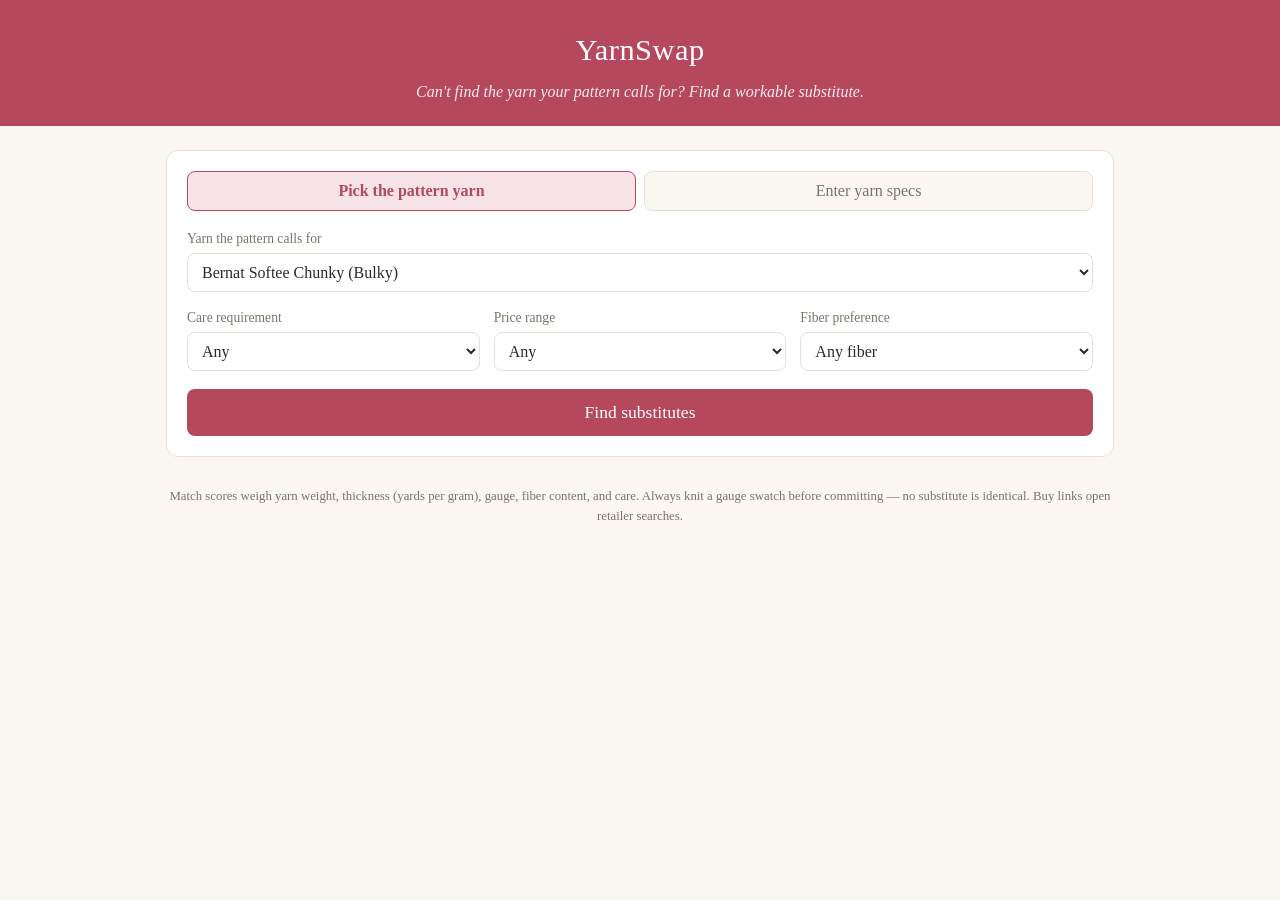
==== index.html @ 12baa04a "Initial commit: YarnSwap prototype — single-file yarn substitution matcher" ====
<!DOCTYPE html>
<html lang="en">
<head>
<meta charset="UTF-8">
<meta name="viewport" content="width=device-width, initial-scale=1.0">
<title>YarnSwap — Find a substitute yarn</title>
<style>
  :root {
    --bg: #faf7f2;
    --card: #ffffff;
    --ink: #2d2a26;
    --muted: #7a736a;
    --accent: #b5485d;
    --accent-soft: #f6e3e7;
    --good: #2e7d52;
    --ok: #b07d2b;
    --border: #e7e0d6;
    --radius: 12px;
  }
  * { box-sizing: border-box; }
  body {
    margin: 0;
    font-family: Georgia, 'Times New Roman', serif;
    background: var(--bg);
    color: var(--ink);
    line-height: 1.5;
  }
  header {
    background: var(--accent);
    color: #fff;
    padding: 28px 20px 22px;
    text-align: center;
  }
  header h1 { margin: 0; font-size: 1.9rem; font-weight: normal; letter-spacing: .5px; }
  header p { margin: 6px 0 0; opacity: .9; font-style: italic; }
  main { max-width: 980px; margin: 0 auto; padding: 24px 16px 60px; }

  .panel {
    background: var(--card);
    border: 1px solid var(--border);
    border-radius: var(--radius);
    padding: 20px;
    margin-bottom: 24px;
  }
  .tabs { display: flex; gap: 8px; margin-bottom: 18px; }
  .tabs button {
    flex: 1; padding: 10px; font-family: inherit; font-size: 1rem;
    border: 1px solid var(--border); background: var(--bg);
    border-radius: 8px; cursor: pointer; color: var(--muted);
  }
  .tabs button.active { background: var(--accent-soft); color: var(--accent); border-color: var(--accent); font-weight: bold; }

  label { display: block; font-size: .85rem; color: var(--muted); margin-bottom: 4px; }
  select, input[type=number], input[type=text] {
    width: 100%; padding: 9px 10px; font-family: inherit; font-size: 1rem;
    border: 1px solid var(--border); border-radius: 8px; background: #fff; color: var(--ink);
  }
  .grid { display: grid; gap: 14px; }
  .grid.cols3 { grid-template-columns: repeat(3, 1fr); }
  .grid.cols4 { grid-template-columns: repeat(4, 1fr); }
  @media (max-width: 700px) { .grid.cols3, .grid.cols4 { grid-template-columns: 1fr 1fr; } }

  .check { display: flex; align-items: center; gap: 8px; font-size: .95rem; color: var(--ink); margin-top: 22px; }
  .check input { width: auto; }

  .findbtn {
    margin-top: 18px; width: 100%; padding: 13px; font-family: inherit; font-size: 1.1rem;
    background: var(--accent); color: #fff; border: none; border-radius: 8px; cursor: pointer;
  }
  .findbtn:hover { filter: brightness(1.08); }

  .results-head { display: flex; justify-content: space-between; align-items: baseline; flex-wrap: wrap; gap: 8px; }
  .results-head h2 { font-weight: normal; font-size: 1.3rem; margin: 0 0 12px; }
  .results-head .basis { font-size: .85rem; color: var(--muted); font-style: italic; }

  .card {
    background: var(--card); border: 1px solid var(--border); border-radius: var(--radius);
    padding: 16px 18px; margin-bottom: 14px;
    display: grid; grid-template-columns: 70px 1fr auto; gap: 16px; align-items: start;
  }
  @media (max-width: 700px) { .card { grid-template-columns: 60px 1fr; } .buylinks { grid-column: 1 / -1; } }
  .score {
    width: 60px; height: 60px; border-radius: 50%; display: flex; align-items: center; justify-content: center;
    font-size: 1.05rem; font-weight: bold; color: #fff;
  }
  .score.great { background: var(--good); }
  .score.good { background: var(--ok); }
  .card h3 { margin: 0 0 2px; font-size: 1.15rem; font-weight: bold; }
  .card .brand { color: var(--muted); font-size: .9rem; }
  .specs { margin: 8px 0 0; font-size: .88rem; color: var(--ink); }
  .specs span { display: inline-block; background: var(--bg); border: 1px solid var(--border); border-radius: 6px; padding: 2px 8px; margin: 2px 4px 2px 0; }
  .why { margin-top: 8px; font-size: .85rem; color: var(--muted); font-style: italic; }
  .buylinks { display: flex; flex-direction: column; gap: 6px; min-width: 130px; }
  .buylinks a {
    font-size: .85rem; text-decoration: none; color: var(--accent);
    border: 1px solid var(--accent); border-radius: 6px; padding: 5px 10px; text-align: center;
  }
  .buylinks a:hover { background: var(--accent-soft); }
  .empty { text-align: center; color: var(--muted); font-style: italic; padding: 30px 0; }
  .note { font-size: .8rem; color: var(--muted); margin-top: 30px; text-align: center; }
</style>
</head>
<body>
<header>
  <h1>YarnSwap</h1>
  <p>Can't find the yarn your pattern calls for? Find a workable substitute.</p>
</header>
<main>
  <div class="panel">
    <div class="tabs">
      <button id="tabPick" class="active" onclick="setTab('pick')">Pick the pattern yarn</button>
      <button id="tabSpecs" onclick="setTab('specs')">Enter yarn specs</button>
    </div>

    <div id="modePick">
      <label for="yarnSelect">Yarn the pattern calls for</label>
      <select id="yarnSelect"></select>
    </div>

    <div id="modeSpecs" style="display:none">
      <div class="grid cols4">
        <div>
          <label for="sWeight">Yarn weight</label>
          <select id="sWeight"></select>
        </div>
        <div>
          <label for="sYds">Yards per ball</label>
          <input type="number" id="sYds" value="220" min="1">
        </div>
        <div>
          <label for="sGrams">Grams per ball</label>
          <input type="number" id="sGrams" value="100" min="1">
        </div>
        <div>
          <label for="sGauge">Gauge (sts / 4 in, optional)</label>
          <input type="number" id="sGauge" placeholder="e.g. 20" min="4" max="50">
        </div>
      </div>
      <div class="grid cols3" style="margin-top:14px">
        <div>
          <label for="sFiber">Main fiber</label>
          <select id="sFiber"></select>
        </div>
        <div>
          <label for="sFiberPct">Main fiber %</label>
          <input type="number" id="sFiberPct" value="100" min="1" max="100">
        </div>
        <div class="check" style="margin-top:22px">
          <input type="checkbox" id="sWash"> <label for="sWash" style="margin:0;color:var(--ink)">Machine washable</label>
        </div>
      </div>
    </div>

    <div class="grid cols3" style="margin-top:16px">
      <div>
        <label for="fWash">Care requirement</label>
        <select id="fWash">
          <option value="any">Any</option>
          <option value="machine">Machine washable only</option>
        </select>
      </div>
      <div>
        <label for="fPrice">Price range</label>
        <select id="fPrice">
          <option value="any">Any</option>
          <option value="1">Budget</option>
          <option value="2">Budget–mid</option>
          <option value="3">Any incl. premium</option>
        </select>
      </div>
      <div>
        <label for="fFam">Fiber preference</label>
        <select id="fFam">
          <option value="any">Any fiber</option>
          <option value="animal">Animal (wool, alpaca…)</option>
          <option value="plant">Plant (cotton, linen…)</option>
          <option value="synthetic">Synthetic (acrylic…)</option>
        </select>
      </div>
    </div>

    <button class="findbtn" onclick="findSubs()">Find substitutes</button>
  </div>

  <div id="results"></div>

  <p class="note">Match scores weigh yarn weight, thickness (yards per gram), gauge, fiber content, and care.
  Always knit a gauge swatch before committing — no substitute is identical. Buy links open retailer searches.</p>
</main>

<script>
// ---------- Yarn database (starter set — specs approximate, per ball) ----------
// w: weight, f: fiber %s, yds/g: per ball, ga: typical sts per 4in, mw: machine washable, p: price tier 1-3
const WEIGHTS = ["Lace","Fingering","Sport","DK","Worsted","Aran","Bulky","Super Bulky"];
const FIBERS = ["wool","merino","alpaca","mohair","silk","cotton","linen","bamboo","acrylic","nylon","polyester"];
const FAMILY = { wool:"animal", merino:"animal", alpaca:"animal", mohair:"animal", silk:"animal",
                 cotton:"plant", linen:"plant", bamboo:"plant",
                 acrylic:"synthetic", nylon:"synthetic", polyester:"synthetic" };

const YARNS = [
 {b:"Cascade", n:"220", w:"Worsted", f:{wool:100}, yds:220, g:100, ga:20, mw:false, p:2},
 {b:"Cascade", n:"220 Superwash", w:"Worsted", f:{wool:100}, yds:220, g:100, ga:20, mw:true, p:2},
 {b:"Patons", n:"Classic Wool Worsted", w:"Worsted", f:{wool:100}, yds:194, g:100, ga:20, mw:false, p:1},
 {b:"Knit Picks", n:"Wool of the Andes", w:"Worsted", f:{wool:100}, yds:110, g:50, ga:19, mw:false, p:1},
 {b:"Malabrigo", n:"Rios", w:"Worsted", f:{merino:100}, yds:210, g:100, ga:18, mw:true, p:3},
 {b:"Lion Brand", n:"Wool-Ease", w:"Worsted", f:{acrylic:80, wool:20}, yds:197, g:85, ga:18, mw:true, p:1},
 {b:"Plymouth", n:"Encore Worsted", w:"Worsted", f:{acrylic:75, wool:25}, yds:200, g:100, ga:18, mw:true, p:2},
 {b:"Berroco", n:"Vintage", w:"Worsted", f:{acrylic:52, wool:40, nylon:8}, yds:218, g:100, ga:19, mw:true, p:2},
 {b:"Red Heart", n:"Super Saver", w:"Worsted", f:{acrylic:100}, yds:364, g:198, ga:17, mw:true, p:1},
 {b:"Caron", n:"Simply Soft", w:"Worsted", f:{acrylic:100}, yds:315, g:170, ga:18, mw:true, p:1},
 {b:"Knit Picks", n:"Brava Worsted", w:"Worsted", f:{acrylic:100}, yds:218, g:100, ga:18, mw:true, p:1},
 {b:"Berroco", n:"Ultra Alpaca", w:"Worsted", f:{alpaca:50, wool:50}, yds:215, g:100, ga:20, mw:false, p:2},
 {b:"Lily", n:"Sugar'n Cream", w:"Worsted", f:{cotton:100}, yds:120, g:71, ga:18, mw:true, p:1},
 {b:"Cascade", n:"Ultra Pima", w:"DK", f:{cotton:100}, yds:220, g:100, ga:22, mw:true, p:2},
 {b:"Stylecraft", n:"Special DK", w:"DK", f:{acrylic:100}, yds:322, g:100, ga:22, mw:true, p:1},
 {b:"Paintbox", n:"Simply DK", w:"DK", f:{acrylic:100}, yds:302, g:100, ga:22, mw:true, p:1},
 {b:"Drops", n:"Karisma", w:"DK", f:{wool:100}, yds:109, g:50, ga:21, mw:true, p:1},
 {b:"Drops", n:"Merino Extra Fine", w:"DK", f:{merino:100}, yds:114, g:50, ga:21, mw:true, p:1},
 {b:"Sirdar", n:"Snuggly DK", w:"DK", f:{acrylic:55, nylon:45}, yds:179, g:50, ga:22, mw:true, p:1},
 {b:"Rowan", n:"Felted Tweed", w:"DK", f:{wool:50, alpaca:25, polyester:25}, yds:191, g:50, ga:23, mw:false, p:3},
 {b:"Knit Picks", n:"Swish DK", w:"DK", f:{merino:100}, yds:123, g:50, ga:22, mw:true, p:2},
 {b:"Scheepjes", n:"Catona", w:"Sport", f:{cotton:100}, yds:136, g:50, ga:24, mw:true, p:1},
 {b:"Drops", n:"Alpaca", w:"Sport", f:{alpaca:100}, yds:182, g:50, ga:24, mw:false, p:1},
 {b:"Knit Picks", n:"Palette", w:"Fingering", f:{wool:100}, yds:231, g:50, ga:28, mw:false, p:1},
 {b:"Drops", n:"Fabel", w:"Fingering", f:{wool:75, nylon:25}, yds:224, g:50, ga:26, mw:true, p:1},
 {b:"Malabrigo", n:"Sock", w:"Fingering", f:{merino:100}, yds:440, g:100, ga:28, mw:true, p:3},
 {b:"Lion Brand", n:"Sock-Ease", w:"Fingering", f:{wool:75, nylon:25}, yds:438, g:100, ga:28, mw:true, p:1},
 {b:"Cascade", n:"Heritage", w:"Fingering", f:{merino:75, nylon:25}, yds:437, g:100, ga:28, mw:true, p:2},
 {b:"Rowan", n:"Kidsilk Haze", w:"Lace", f:{mohair:70, silk:30}, yds:229, g:25, ga:25, mw:false, p:3},
 {b:"Drops", n:"Kid-Silk", w:"Lace", f:{mohair:75, silk:25}, yds:230, g:25, ga:24, mw:false, p:2},
 {b:"Lion Brand", n:"Wool-Ease Thick & Quick", w:"Super Bulky", f:{acrylic:80, wool:20}, yds:106, g:170, ga:9, mw:true, p:1},
 {b:"Cascade", n:"Magnum", w:"Super Bulky", f:{wool:100}, yds:123, g:250, ga:8, mw:false, p:2},
 {b:"Bernat", n:"Softee Chunky", w:"Bulky", f:{acrylic:100}, yds:108, g:100, ga:13, mw:true, p:1},
 {b:"Drops", n:"Andes", w:"Bulky", f:{wool:65, alpaca:35}, yds:104, g:100, ga:13, mw:false, p:1},
 {b:"Lion Brand", n:"Hue + Me", w:"Bulky", f:{acrylic:80, wool:20}, yds:137, g:125, ga:12, mw:true, p:1},
 {b:"Drops", n:"Paris", w:"Aran", f:{cotton:100}, yds:82, g:50, ga:17, mw:true, p:1},
 {b:"Drops", n:"Nepal", w:"Aran", f:{wool:65, alpaca:35}, yds:82, g:50, ga:17, mw:false, p:1},
 {b:"Lion Brand", n:"Heartland", w:"Aran", f:{acrylic:100}, yds:251, g:142, ga:16, mw:true, p:1},
];

// ---------- helpers ----------
const ypg = y => y.yds / y.g;
const famPct = f => {
  const out = {animal:0, plant:0, synthetic:0};
  for (const [fib, pct] of Object.entries(f)) out[FAMILY[fib]] += pct;
  return out;
};
const fiberLabel = f => Object.entries(f).sort((a,b)=>b[1]-a[1])
  .map(([fib,pct]) => `${pct}% ${fib}`).join(", ");

// ---------- scoring ----------
function score(target, cand) {
  const wi = WEIGHTS.indexOf(target.w), wj = WEIGHTS.indexOf(cand.w);
  const wDiff = Math.abs(wi - wj);
  if (wDiff > 1) return null;                       // too far apart in weight
  let pts = wDiff === 0 ? 35 : 17;

  // thickness: yards per gram
  const a = ypg(target), b = ypg(cand);
  const diff = Math.abs(a - b) / a;
  pts += Math.max(0, 25 * (1 - diff * 3));

  // gauge
  if (target.ga && cand.ga) pts += Math.max(0, 15 - 3 * Math.abs(target.ga - cand.ga));
  else pts += 8; // unknown gauge: neutral credit

  // fiber: 60% exact-fiber overlap + 40% family overlap
  let exact = 0;
  for (const fib of FIBERS) exact += Math.min(target.f[fib]||0, cand.f[fib]||0);
  // treat wool & merino as near-equivalent for "exact"
  const tw = (target.f.wool||0)+(target.f.merino||0), cw = (cand.f.wool||0)+(cand.f.merino||0);
  exact = Math.max(exact, Math.min(tw,cw) + exact - Math.min(target.f.wool||0,cand.f.wool||0) - Math.min(target.f.merino||0,cand.f.merino||0));
  const tf = famPct(target.f), cf = famPct(cand.f);
  let fam = 0;
  for (const k of ["animal","plant","synthetic"]) fam += Math.min(tf[k], cf[k]);
  pts += (0.6 * exact + 0.4 * fam) * 0.20;

  // care: only penalize losing machine-washability
  pts += (target.mw && !cand.mw) ? 0 : 5;

  return Math.round(pts);
}

function whyText(target, cand) {
  const bits = [];
  bits.push(target.w === cand.w ? "same weight class" : "adjacent weight class — swatch carefully");
  const d = Math.round(100 * Math.abs(ypg(target)-ypg(cand)) / ypg(target));
  bits.push(d <= 5 ? "nearly identical thickness" : `${d}% thickness difference`);
  const tf = famPct(target.f), cf = famPct(cand.f);
  const sameFam = ["animal","plant","synthetic"].reduce((s,k)=>s+Math.min(tf[k],cf[k]),0);
  bits.push(sameFam >= 75 ? "similar fiber character" : "different fiber character — drape will change");
  if (target.mw && !cand.mw) bits.push("NOT machine washable");
  return bits.join(" · ");
}

// ---------- buy links ----------
function buyLinks(y) {
  const q = encodeURIComponent(`${y.b} ${y.n}`);
  return `
    <a target="_blank" rel="noopener" href="https://www.lovecrafts.com/en-us/search?term=${q}">LoveCrafts</a>
    <a target="_blank" rel="noopener" href="https://hobbii.com/catalogsearch/result/?q=${q}">Hobbii</a>
    <a target="_blank" rel="noopener" href="https://www.amazon.com/s?k=${q}+yarn">Amazon</a>`;
}

// ---------- UI ----------
let tab = "pick";
function setTab(t) {
  tab = t;
  document.getElementById("tabPick").classList.toggle("active", t === "pick");
  document.getElementById("tabSpecs").classList.toggle("active", t === "specs");
  document.getElementById("modePick").style.display = t === "pick" ? "" : "none";
  document.getElementById("modeSpecs").style.display = t === "specs" ? "" : "none";
}

function getTarget() {
  if (tab === "pick") return YARNS[+document.getElementById("yarnSelect").value];
  const fib = document.getElementById("sFiber").value;
  const pct = Math.min(100, Math.max(1, +document.getElementById("sFiberPct").value || 100));
  const f = {[fib]: pct};
  if (pct < 100) f[FAMILY[fib] === "synthetic" ? "wool" : "acrylic"] = 100 - pct; // rough assumption for remainder
  return {
    b:"(custom)", n:"pattern yarn",
    w: document.getElementById("sWeight").value,
    f, yds:+document.getElementById("sYds").value || 220,
    g:+document.getElementById("sGrams").value || 100,
    ga:+document.getElementById("sGauge").value || null,
    mw: document.getElementById("sWash").checked,
  };
}

function findSubs() {
  const target = getTarget();
  const wash = document.getElementById("fWash").value;
  const price = document.getElementById("fPrice").value;
  const fam = document.getElementById("fFam").value;

  const rows = YARNS
    .filter(y => !(tab === "pick" && y === target))
    .filter(y => wash !== "machine" || y.mw)
    .filter(y => price === "any" || y.p <= +price)
    .filter(y => fam === "any" || famPct(y.f)[fam] >= 50)
    .map(y => ({y, s: score(target, y)}))
    .filter(r => r.s !== null && r.s >= 55)
    .sort((a,b) => b.s - a.s)
    .slice(0, 10);

  const el = document.getElementById("results");
  const basis = `${target.b} ${target.n} — ${target.w}, ${fiberLabel(target.f)}, ${target.yds} yds / ${target.g} g`;
  if (!rows.length) {
    el.innerHTML = `<div class="panel empty">No good matches with these filters. Try loosening the filters.</div>`;
    return;
  }
  el.innerHTML = `
    <div class="results-head">
      <h2>${rows.length} substitute${rows.length>1?"s":""} found</h2>
      <span class="basis">for ${basis}</span>
    </div>` +
    rows.map(({y, s}) => `
      <div class="card">
        <div class="score ${s >= 80 ? "great" : "good"}">${Math.min(s,99)}%</div>
        <div>
          <h3>${y.b} ${y.n}</h3>
          <div class="brand">${s >= 80 ? "Excellent match" : "Good match"}</div>
          <div class="specs">
            <span>${y.w}</span><span>${fiberLabel(y.f)}</span>
            <span>${y.yds} yds / ${y.g} g</span><span>${y.ga} sts / 4 in</span>
            <span>${y.mw ? "machine wash" : "hand wash"}</span>
            <span>${"$".repeat(y.p)}</span>
          </div>
          <div class="why">${whyText(target, y)}</div>
        </div>
        <div class="buylinks">${buyLinks(y)}</div>
      </div>`).join("");
}

// ---------- init ----------
(function init() {
  const sel = document.getElementById("yarnSelect");
  YARNS.map((y, i) => ({i, label:`${y.b} ${y.n} (${y.w})`}))
       .sort((a,b) => a.label.localeCompare(b.label))
       .forEach(({i, label}) => sel.add(new Option(label, i)));
  const sw = document.getElementById("sWeight");
  WEIGHTS.forEach(w => sw.add(new Option(w, w)));
  sw.value = "Worsted";
  const sf = document.getElementById("sFiber");
  FIBERS.forEach(f => sf.add(new Option(f, f)));
  sf.value = "wool";
})();
</script>
</body>
</html>
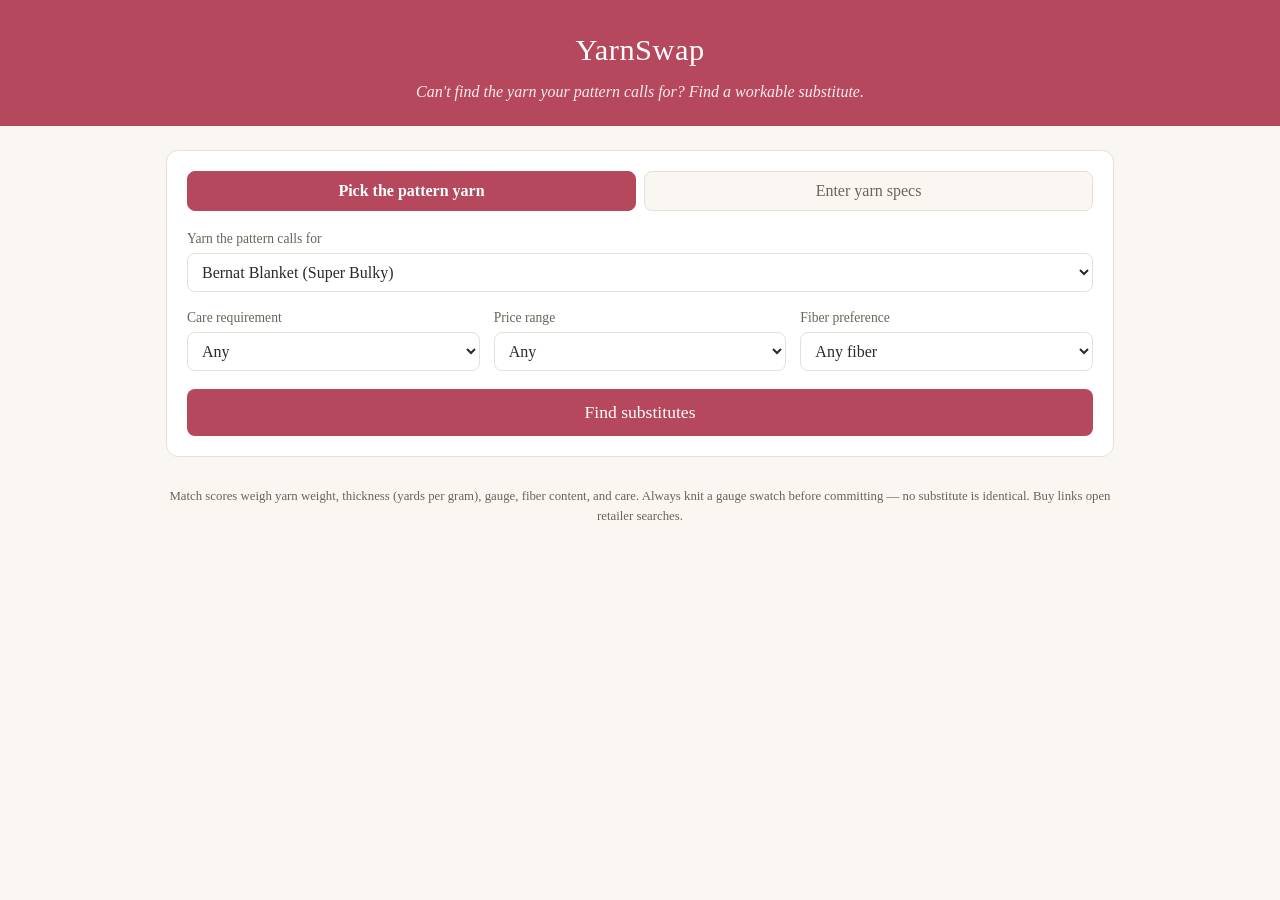
==== commit 106b92fe: "feat: expand yarn database to 45 and rework comparison UI Adds audit notes and tracker docs under do" ====
--- a/index.html
+++ b/index.html
@@ -9,11 +9,11 @@
     --bg: #faf7f2;
     --card: #ffffff;
     --ink: #2d2a26;
-    --muted: #7a736a;
+    --muted: #6a6359;
     --accent: #b5485d;
     --accent-soft: #f6e3e7;
     --good: #2e7d52;
-    --ok: #b07d2b;
+    --ok: #8a6120;
     --border: #e7e0d6;
     --radius: 12px;
   }
@@ -48,7 +48,7 @@
     border: 1px solid var(--border); background: var(--bg);
     border-radius: 8px; cursor: pointer; color: var(--muted);
   }
-  .tabs button.active { background: var(--accent-soft); color: var(--accent); border-color: var(--accent); font-weight: bold; }
+  .tabs button.active { background: var(--accent); color: #fff; border-color: var(--accent); font-weight: bold; }
 
   label { display: block; font-size: .85rem; color: var(--muted); margin-bottom: 4px; }
   select, input[type=number], input[type=text] {
@@ -72,6 +72,7 @@
   .results-head { display: flex; justify-content: space-between; align-items: baseline; flex-wrap: wrap; gap: 8px; }
   .results-head h2 { font-weight: normal; font-size: 1.3rem; margin: 0 0 12px; }
   .results-head .basis { font-size: .85rem; color: var(--muted); font-style: italic; }
+  .results-meta { font-size: .8rem; color: var(--muted); margin: -4px 0 14px; }
 
   .card {
     background: var(--card); border: 1px solid var(--border); border-radius: var(--radius);
@@ -97,6 +98,11 @@
   }
   .buylinks a:hover { background: var(--accent-soft); }
   .empty { text-align: center; color: var(--muted); font-style: italic; padding: 30px 0; }
+  .errs { border-color: var(--accent); }
+  .errs h2 { font-size: 1.05rem; font-weight: bold; margin: 0 0 8px; color: var(--accent); }
+  .errs ul { margin: 0; padding-left: 20px; font-size: .9rem; }
+  .errs li { margin: 2px 0; }
+  input.invalid { border-color: var(--accent); background: var(--accent-soft); }
   .note { font-size: .8rem; color: var(--muted); margin-top: 30px; text-align: center; }
 </style>
 </head>
@@ -108,8 +114,8 @@
 <main>
   <div class="panel">
     <div class="tabs">
-      <button id="tabPick" class="active" onclick="setTab('pick')">Pick the pattern yarn</button>
-      <button id="tabSpecs" onclick="setTab('specs')">Enter yarn specs</button>
+      <button id="tabPick" class="active">Pick the pattern yarn</button>
+      <button id="tabSpecs">Enter yarn specs</button>
     </div>
 
     <div id="modePick">
@@ -136,7 +142,7 @@
           <input type="number" id="sGauge" placeholder="e.g. 20" min="4" max="50">
         </div>
       </div>
-      <div class="grid cols3" style="margin-top:14px">
+      <div class="grid cols4" style="margin-top:14px">
         <div>
           <label for="sFiber">Main fiber</label>
           <select id="sFiber"></select>
@@ -144,6 +150,10 @@
         <div>
           <label for="sFiberPct">Main fiber %</label>
           <input type="number" id="sFiberPct" value="100" min="1" max="100">
+        </div>
+        <div>
+          <label for="sFiber2">Secondary fiber (if blend)</label>
+          <select id="sFiber2"></select>
         </div>
         <div class="check" style="margin-top:22px">
           <input type="checkbox" id="sWash"> <label for="sWash" style="margin:0;color:var(--ink)">Machine washable</label>
@@ -179,10 +189,10 @@
       </div>
     </div>
 
-    <button class="findbtn" onclick="findSubs()">Find substitutes</button>
+    <button id="findBtn" class="findbtn">Find substitutes</button>
   </div>
 
-  <div id="results"></div>
+  <div id="results" aria-live="polite"></div>
 
   <p class="note">Match scores weigh yarn weight, thickness (yards per gram), gauge, fiber content, and care.
   Always knit a gauge swatch before committing — no substitute is identical. Buy links open retailer searches.</p>
@@ -192,8 +202,8 @@
 // ---------- Yarn database (starter set — specs approximate, per ball) ----------
 // w: weight, f: fiber %s, yds/g: per ball, ga: typical sts per 4in, mw: machine washable, p: price tier 1-3
 const WEIGHTS = ["Lace","Fingering","Sport","DK","Worsted","Aran","Bulky","Super Bulky"];
-const FIBERS = ["wool","merino","alpaca","mohair","silk","cotton","linen","bamboo","acrylic","nylon","polyester"];
-const FAMILY = { wool:"animal", merino:"animal", alpaca:"animal", mohair:"animal", silk:"animal",
+const FIBERS = ["wool","merino","alpaca","mohair","silk","cashmere","cotton","linen","bamboo","acrylic","nylon","polyester"];
+const FAMILY = { wool:"animal", merino:"animal", alpaca:"animal", mohair:"animal", silk:"animal", cashmere:"animal",
                  cotton:"plant", linen:"plant", bamboo:"plant",
                  acrylic:"synthetic", nylon:"synthetic", polyester:"synthetic" };
 
@@ -221,6 +231,9 @@
  {b:"Knit Picks", n:"Swish DK", w:"DK", f:{merino:100}, yds:123, g:50, ga:22, mw:true, p:2},
  {b:"Scheepjes", n:"Catona", w:"Sport", f:{cotton:100}, yds:136, g:50, ga:24, mw:true, p:1},
  {b:"Drops", n:"Alpaca", w:"Sport", f:{alpaca:100}, yds:182, g:50, ga:24, mw:false, p:1},
+ {b:"Cascade", n:"220 Sport", w:"Sport", f:{wool:100}, yds:164, g:50, ga:24, mw:false, p:2},
+ {b:"Knit Picks", n:"Brava Sport", w:"Sport", f:{acrylic:100}, yds:340, g:100, ga:24, mw:true, p:1},
+ {b:"Debbie Bliss", n:"Baby Cashmerino", w:"Sport", f:{merino:55, acrylic:33, cashmere:12}, yds:137, g:50, ga:25, mw:true, p:2},
  {b:"Knit Picks", n:"Palette", w:"Fingering", f:{wool:100}, yds:231, g:50, ga:28, mw:false, p:1},
  {b:"Drops", n:"Fabel", w:"Fingering", f:{wool:75, nylon:25}, yds:224, g:50, ga:26, mw:true, p:1},
  {b:"Malabrigo", n:"Sock", w:"Fingering", f:{merino:100}, yds:440, g:100, ga:28, mw:true, p:3},
@@ -228,8 +241,12 @@
  {b:"Cascade", n:"Heritage", w:"Fingering", f:{merino:75, nylon:25}, yds:437, g:100, ga:28, mw:true, p:2},
  {b:"Rowan", n:"Kidsilk Haze", w:"Lace", f:{mohair:70, silk:30}, yds:229, g:25, ga:25, mw:false, p:3},
  {b:"Drops", n:"Kid-Silk", w:"Lace", f:{mohair:75, silk:25}, yds:230, g:25, ga:24, mw:false, p:2},
+ {b:"Malabrigo", n:"Lace", w:"Lace", f:{merino:100}, yds:470, g:50, ga:32, mw:false, p:3},
+ {b:"Knit Picks", n:"Shadow", w:"Lace", f:{merino:100}, yds:440, g:50, ga:30, mw:false, p:1},
  {b:"Lion Brand", n:"Wool-Ease Thick & Quick", w:"Super Bulky", f:{acrylic:80, wool:20}, yds:106, g:170, ga:9, mw:true, p:1},
  {b:"Cascade", n:"Magnum", w:"Super Bulky", f:{wool:100}, yds:123, g:250, ga:8, mw:false, p:2},
+ {b:"Malabrigo", n:"Rasta", w:"Super Bulky", f:{merino:100}, yds:90, g:150, ga:8, mw:false, p:3},
+ {b:"Bernat", n:"Blanket", w:"Super Bulky", f:{polyester:100}, yds:220, g:300, ga:8, mw:true, p:1},
  {b:"Bernat", n:"Softee Chunky", w:"Bulky", f:{acrylic:100}, yds:108, g:100, ga:13, mw:true, p:1},
  {b:"Drops", n:"Andes", w:"Bulky", f:{wool:65, alpaca:35}, yds:104, g:100, ga:13, mw:false, p:1},
  {b:"Lion Brand", n:"Hue + Me", w:"Bulky", f:{acrylic:80, wool:20}, yds:137, g:125, ga:12, mw:true, p:1},
@@ -239,6 +256,11 @@
 ];
 
 // ---------- helpers ----------
+// escape any string before it goes into innerHTML. all current data is static,
+// but routing interpolation through this keeps the app safe once free-text
+// fields (e.g. a custom yarn name) are added.
+const escapeHtml = s => String(s).replace(/[&<>"']/g, c =>
+  ({ "&": "&amp;", "<": "&lt;", ">": "&gt;", '"': "&quot;", "'": "&#39;" }[c]));
 const ypg = y => y.yds / y.g;
 const famPct = f => {
   const out = {animal:0, plant:0, synthetic:0};
@@ -249,34 +271,60 @@
   .map(([fib,pct]) => `${pct}% ${fib}`).join(", ");
 
 // ---------- scoring ----------
-function score(target, cand) {
-  const wi = WEIGHTS.indexOf(target.w), wj = WEIGHTS.indexOf(cand.w);
-  const wDiff = Math.abs(wi - wj);
-  if (wDiff > 1) return null;                       // too far apart in weight
-  let pts = wDiff === 0 ? 35 : 17;
-
-  // thickness: yards per gram
+// term weights: full-match points per term (weight + thickness + fiber + gauge + care = 100)
+const PTS = {
+  weight: 35,         // same weight class
+  weightAdjacent: 17, // one class away
+  thickness: 25,      // yards-per-gram closeness
+  fiber: 20,          // fiber content overlap
+  gauge: 15,          // stitch-gauge closeness
+  gaugeUnknown: 8,    // neutral credit when the target's gauge isn't known
+  care: 5,            // not losing machine-washability
+};
+const THICKNESS_SLOPE = 3;     // thickness term reaches 0 at a 33% relative difference
+const GAUGE_SLOPE = 3;         // points lost per stitch (per 4 in) of gauge difference
+const FIBER_EXACT_SHARE = 0.6; // exact-fiber vs fiber-family mix in the fiber term
+const MIN_SCORE = 55;          // candidates scoring below this are hidden
+const MAX_RESULTS = 10;        // show at most this many matches
+
+// relative thickness difference, symmetric: measured against the mean of the
+// two values so A-vs-B always equals B-vs-A
+function thicknessDiff(target, cand) {
   const a = ypg(target), b = ypg(cand);
-  const diff = Math.abs(a - b) / a;
-  pts += Math.max(0, 25 * (1 - diff * 3));
-
-  // gauge
-  if (target.ga && cand.ga) pts += Math.max(0, 15 - 3 * Math.abs(target.ga - cand.ga));
-  else pts += 8; // unknown gauge: neutral credit
-
-  // fiber: 60% exact-fiber overlap + 40% family overlap
+  return Math.abs(a - b) / ((a + b) / 2);
+}
+
+// 0-100 fiber similarity: blend of exact-fiber overlap and family overlap.
+// used by both score() and whyText() so the rationale matches the number.
+function fiberSimilarity(target, cand) {
   let exact = 0;
   for (const fib of FIBERS) exact += Math.min(target.f[fib]||0, cand.f[fib]||0);
-  // treat wool & merino as near-equivalent for "exact"
+  // treat wool & merino as near-equivalent for the exact-overlap part
   const tw = (target.f.wool||0)+(target.f.merino||0), cw = (cand.f.wool||0)+(cand.f.merino||0);
-  exact = Math.max(exact, Math.min(tw,cw) + exact - Math.min(target.f.wool||0,cand.f.wool||0) - Math.min(target.f.merino||0,cand.f.merino||0));
+  exact = Math.max(exact, exact + Math.min(tw,cw) - Math.min(target.f.wool||0,cand.f.wool||0) - Math.min(target.f.merino||0,cand.f.merino||0));
   const tf = famPct(target.f), cf = famPct(cand.f);
   let fam = 0;
   for (const k of ["animal","plant","synthetic"]) fam += Math.min(tf[k], cf[k]);
-  pts += (0.6 * exact + 0.4 * fam) * 0.20;
+  return FIBER_EXACT_SHARE * exact + (1 - FIBER_EXACT_SHARE) * fam;
+}
+
+function score(target, cand) {
+  const wDiff = Math.abs(WEIGHTS.indexOf(target.w) - WEIGHTS.indexOf(cand.w));
+  if (wDiff > 1) return null;                       // too far apart in weight
+  let pts = wDiff === 0 ? PTS.weight : PTS.weightAdjacent;
+
+  // thickness: yards per gram
+  pts += Math.max(0, PTS.thickness * (1 - thicknessDiff(target, cand) * THICKNESS_SLOPE));
+
+  // gauge
+  if (target.ga && cand.ga) pts += Math.max(0, PTS.gauge - GAUGE_SLOPE * Math.abs(target.ga - cand.ga));
+  else pts += PTS.gaugeUnknown;
+
+  // fiber
+  pts += fiberSimilarity(target, cand) * PTS.fiber / 100;
 
   // care: only penalize losing machine-washability
-  pts += (target.mw && !cand.mw) ? 0 : 5;
+  pts += (target.mw && !cand.mw) ? 0 : PTS.care;
 
   return Math.round(pts);
 }
@@ -284,16 +332,17 @@
 function whyText(target, cand) {
   const bits = [];
   bits.push(target.w === cand.w ? "same weight class" : "adjacent weight class — swatch carefully");
-  const d = Math.round(100 * Math.abs(ypg(target)-ypg(cand)) / ypg(target));
+  const d = Math.round(100 * thicknessDiff(target, cand));  // same measure score() uses
   bits.push(d <= 5 ? "nearly identical thickness" : `${d}% thickness difference`);
-  const tf = famPct(target.f), cf = famPct(cand.f);
-  const sameFam = ["animal","plant","synthetic"].reduce((s,k)=>s+Math.min(tf[k],cf[k]),0);
-  bits.push(sameFam >= 75 ? "similar fiber character" : "different fiber character — drape will change");
+  const fiber = fiberSimilarity(target, cand);              // same measure score() uses
+  bits.push(fiber >= 75 ? "similar fiber character" : "different fiber character — drape will change");
   if (target.mw && !cand.mw) bits.push("NOT machine washable");
   return bits.join(" · ");
 }
 
 // ---------- buy links ----------
+// per-retailer query tuning: Amazon gets an extra "yarn" keyword to disambiguate
+// against its general catalog; LoveCrafts/Hobbii search yarn-only catalogs already.
 function buyLinks(y) {
   const q = encodeURIComponent(`${y.b} ${y.n}`);
   return `
@@ -312,12 +361,46 @@
   document.getElementById("modeSpecs").style.display = t === "specs" ? "" : "none";
 }
 
+// validate the specs form; returns an array of human-readable error messages.
+// also toggles the .invalid outline on offending fields. empty array === valid.
+function validateSpecs() {
+  const errs = [];
+  const ids = ["sYds", "sGrams", "sGauge", "sFiberPct"];
+  ids.forEach(id => document.getElementById(id).classList.remove("invalid"));
+  const mark = (id, msg) => { document.getElementById(id).classList.add("invalid"); errs.push(msg); };
+  const raw = id => document.getElementById(id).value.trim();
+  const num = id => raw(id) === "" ? NaN : Number(raw(id));
+
+  const yds = num("sYds");
+  if (!Number.isFinite(yds) || yds <= 0) mark("sYds", "Yards per ball must be a number greater than 0.");
+  else if (yds > 3000) mark("sYds", "Yards per ball looks too high (max 3000).");
+
+  const grams = num("sGrams");
+  if (!Number.isFinite(grams) || grams <= 0) mark("sGrams", "Grams per ball must be a number greater than 0.");
+  else if (grams > 1000) mark("sGrams", "Grams per ball looks too high (max 1000).");
+
+  const gaugeRaw = raw("sGauge");
+  if (gaugeRaw !== "") {                       // gauge is optional
+    const ga = Number(gaugeRaw);
+    if (!Number.isFinite(ga) || ga < 4 || ga > 50) mark("sGauge", "Gauge must be between 4 and 50 sts / 4 in (or left blank).");
+  }
+
+  const pct = num("sFiberPct");
+  if (!Number.isFinite(pct) || pct < 1 || pct > 100) mark("sFiberPct", "Main fiber % must be between 1 and 100.");
+
+  return errs;
+}
+
 function getTarget() {
   if (tab === "pick") return YARNS[+document.getElementById("yarnSelect").value];
   const fib = document.getElementById("sFiber").value;
   const pct = Math.min(100, Math.max(1, +document.getElementById("sFiberPct").value || 100));
+  const fib2 = document.getElementById("sFiber2").value;   // "" = unknown / not specified
   const f = {[fib]: pct};
-  if (pct < 100) f[FAMILY[fib] === "synthetic" ? "wool" : "acrylic"] = 100 - pct; // rough assumption for remainder
+  // assign the <100% remainder to an explicit secondary fiber. if left unknown,
+  // leave it unaccounted — it simply won't contribute to fiber overlap, rather
+  // than guessing a fiber that could skew the match.
+  if (pct < 100 && fib2 && fib2 !== fib) f[fib2] = 100 - pct;
   return {
     b:"(custom)", n:"pattern yarn",
     w: document.getElementById("sWeight").value,
@@ -329,45 +412,63 @@
 }
 
 function findSubs() {
+  if (tab === "specs") {
+    const errs = validateSpecs();
+    if (errs.length) {
+      document.getElementById("results").innerHTML =
+        `<div class="panel errs"><h2>Please fix the following:</h2><ul>${
+          errs.map(e => `<li>${escapeHtml(e)}</li>`).join("")}</ul></div>`;
+      return;
+    }
+  }
+
   const target = getTarget();
   const wash = document.getElementById("fWash").value;
   const price = document.getElementById("fPrice").value;
   const fam = document.getElementById("fFam").value;
 
-  const rows = YARNS
+  const scored = YARNS
     .filter(y => !(tab === "pick" && y === target))
     .filter(y => wash !== "machine" || y.mw)
     .filter(y => price === "any" || y.p <= +price)
     .filter(y => fam === "any" || famPct(y.f)[fam] >= 50)
     .map(y => ({y, s: score(target, y)}))
-    .filter(r => r.s !== null && r.s >= 55)
-    .sort((a,b) => b.s - a.s)
-    .slice(0, 10);
+    .filter(r => r.s !== null)
+    .sort((a,b) => b.s - a.s);
+  const passing = scored.filter(r => r.s >= MIN_SCORE);
+  const rows = passing.slice(0, MAX_RESULTS);
+  const belowBar = scored.length - passing.length;
 
   const el = document.getElementById("results");
-  const basis = `${target.b} ${target.n} — ${target.w}, ${fiberLabel(target.f)}, ${target.yds} yds / ${target.g} g`;
+  const basis = escapeHtml(`${target.b} ${target.n} — ${target.w}, ${fiberLabel(target.f)}, ${target.yds} yds / ${target.g} g`);
   if (!rows.length) {
-    el.innerHTML = `<div class="panel empty">No good matches with these filters. Try loosening the filters.</div>`;
+    el.innerHTML = `<div class="panel empty">${belowBar
+      ? `${belowBar} candidate${belowBar>1?"s":""} matched the filters but scored below the ${MIN_SCORE}-point quality bar. Try loosening the filters.`
+      : `No candidates match these filters. Try loosening the filters.`}</div>`;
     return;
   }
+  const metaBits = [];
+  if (passing.length > rows.length) metaBits.push(`showing the top ${rows.length} of ${passing.length} matches`);
+  if (belowBar > 0) metaBits.push(`${belowBar} candidate${belowBar>1?"s":""} below the ${MIN_SCORE}-point quality bar hidden`);
   el.innerHTML = `
     <div class="results-head">
       <h2>${rows.length} substitute${rows.length>1?"s":""} found</h2>
       <span class="basis">for ${basis}</span>
     </div>` +
+    (metaBits.length ? `<div class="results-meta">${metaBits.join(" · ")}</div>` : "") +
     rows.map(({y, s}) => `
       <div class="card">
         <div class="score ${s >= 80 ? "great" : "good"}">${Math.min(s,99)}%</div>
         <div>
-          <h3>${y.b} ${y.n}</h3>
+          <h3>${escapeHtml(`${y.b} ${y.n}`)}</h3>
           <div class="brand">${s >= 80 ? "Excellent match" : "Good match"}</div>
           <div class="specs">
-            <span>${y.w}</span><span>${fiberLabel(y.f)}</span>
+            <span>${escapeHtml(y.w)}</span><span>${escapeHtml(fiberLabel(y.f))}</span>
             <span>${y.yds} yds / ${y.g} g</span><span>${y.ga} sts / 4 in</span>
             <span>${y.mw ? "machine wash" : "hand wash"}</span>
             <span>${"$".repeat(y.p)}</span>
           </div>
-          <div class="why">${whyText(target, y)}</div>
+          <div class="why">${escapeHtml(whyText(target, y))}</div>
         </div>
         <div class="buylinks">${buyLinks(y)}</div>
       </div>`).join("");
@@ -385,6 +486,15 @@
   const sf = document.getElementById("sFiber");
   FIBERS.forEach(f => sf.add(new Option(f, f)));
   sf.value = "wool";
+  const sf2 = document.getElementById("sFiber2");
+  sf2.add(new Option("(unknown)", ""));
+  FIBERS.forEach(f => sf2.add(new Option(f, f)));
+  sf2.value = "";
+
+  // wire up controls (no inline handlers — keeps a strict CSP possible)
+  document.getElementById("tabPick").addEventListener("click", () => setTab("pick"));
+  document.getElementById("tabSpecs").addEventListener("click", () => setTab("specs"));
+  document.getElementById("findBtn").addEventListener("click", findSubs);
 })();
 </script>
 </body>
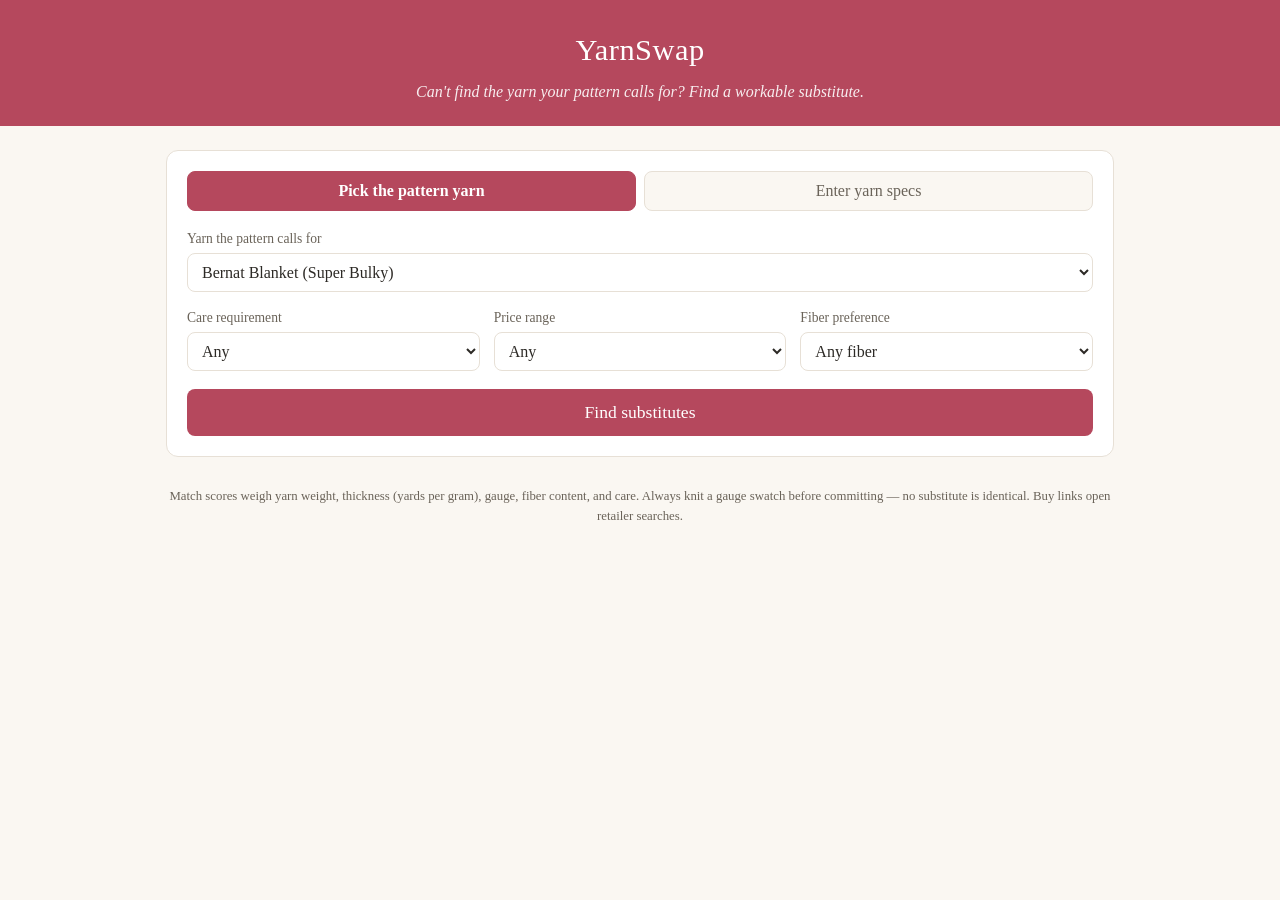
==== commit 654f67aa: "refactor: split single-file app into build-free static project Move index.html into index.html + sty" ====
--- a/index.html
+++ b/index.html
@@ -3,108 +3,9 @@
 <head>
 <meta charset="UTF-8">
 <meta name="viewport" content="width=device-width, initial-scale=1.0">
+<meta http-equiv="Content-Security-Policy" content="default-src 'self'; img-src 'self' data:; style-src 'self' 'unsafe-inline'; script-src 'self'; base-uri 'none'; form-action 'none'">
 <title>YarnSwap — Find a substitute yarn</title>
-<style>
-  :root {
-    --bg: #faf7f2;
-    --card: #ffffff;
-    --ink: #2d2a26;
-    --muted: #6a6359;
-    --accent: #b5485d;
-    --accent-soft: #f6e3e7;
-    --good: #2e7d52;
-    --ok: #8a6120;
-    --border: #e7e0d6;
-    --radius: 12px;
-  }
-  * { box-sizing: border-box; }
-  body {
-    margin: 0;
-    font-family: Georgia, 'Times New Roman', serif;
-    background: var(--bg);
-    color: var(--ink);
-    line-height: 1.5;
-  }
-  header {
-    background: var(--accent);
-    color: #fff;
-    padding: 28px 20px 22px;
-    text-align: center;
-  }
-  header h1 { margin: 0; font-size: 1.9rem; font-weight: normal; letter-spacing: .5px; }
-  header p { margin: 6px 0 0; opacity: .9; font-style: italic; }
-  main { max-width: 980px; margin: 0 auto; padding: 24px 16px 60px; }
-
-  .panel {
-    background: var(--card);
-    border: 1px solid var(--border);
-    border-radius: var(--radius);
-    padding: 20px;
-    margin-bottom: 24px;
-  }
-  .tabs { display: flex; gap: 8px; margin-bottom: 18px; }
-  .tabs button {
-    flex: 1; padding: 10px; font-family: inherit; font-size: 1rem;
-    border: 1px solid var(--border); background: var(--bg);
-    border-radius: 8px; cursor: pointer; color: var(--muted);
-  }
-  .tabs button.active { background: var(--accent); color: #fff; border-color: var(--accent); font-weight: bold; }
-
-  label { display: block; font-size: .85rem; color: var(--muted); margin-bottom: 4px; }
-  select, input[type=number], input[type=text] {
-    width: 100%; padding: 9px 10px; font-family: inherit; font-size: 1rem;
-    border: 1px solid var(--border); border-radius: 8px; background: #fff; color: var(--ink);
-  }
-  .grid { display: grid; gap: 14px; }
-  .grid.cols3 { grid-template-columns: repeat(3, 1fr); }
-  .grid.cols4 { grid-template-columns: repeat(4, 1fr); }
-  @media (max-width: 700px) { .grid.cols3, .grid.cols4 { grid-template-columns: 1fr 1fr; } }
-
-  .check { display: flex; align-items: center; gap: 8px; font-size: .95rem; color: var(--ink); margin-top: 22px; }
-  .check input { width: auto; }
-
-  .findbtn {
-    margin-top: 18px; width: 100%; padding: 13px; font-family: inherit; font-size: 1.1rem;
-    background: var(--accent); color: #fff; border: none; border-radius: 8px; cursor: pointer;
-  }
-  .findbtn:hover { filter: brightness(1.08); }
-
-  .results-head { display: flex; justify-content: space-between; align-items: baseline; flex-wrap: wrap; gap: 8px; }
-  .results-head h2 { font-weight: normal; font-size: 1.3rem; margin: 0 0 12px; }
-  .results-head .basis { font-size: .85rem; color: var(--muted); font-style: italic; }
-  .results-meta { font-size: .8rem; color: var(--muted); margin: -4px 0 14px; }
-
-  .card {
-    background: var(--card); border: 1px solid var(--border); border-radius: var(--radius);
-    padding: 16px 18px; margin-bottom: 14px;
-    display: grid; grid-template-columns: 70px 1fr auto; gap: 16px; align-items: start;
-  }
-  @media (max-width: 700px) { .card { grid-template-columns: 60px 1fr; } .buylinks { grid-column: 1 / -1; } }
-  .score {
-    width: 60px; height: 60px; border-radius: 50%; display: flex; align-items: center; justify-content: center;
-    font-size: 1.05rem; font-weight: bold; color: #fff;
-  }
-  .score.great { background: var(--good); }
-  .score.good { background: var(--ok); }
-  .card h3 { margin: 0 0 2px; font-size: 1.15rem; font-weight: bold; }
-  .card .brand { color: var(--muted); font-size: .9rem; }
-  .specs { margin: 8px 0 0; font-size: .88rem; color: var(--ink); }
-  .specs span { display: inline-block; background: var(--bg); border: 1px solid var(--border); border-radius: 6px; padding: 2px 8px; margin: 2px 4px 2px 0; }
-  .why { margin-top: 8px; font-size: .85rem; color: var(--muted); font-style: italic; }
-  .buylinks { display: flex; flex-direction: column; gap: 6px; min-width: 130px; }
-  .buylinks a {
-    font-size: .85rem; text-decoration: none; color: var(--accent);
-    border: 1px solid var(--accent); border-radius: 6px; padding: 5px 10px; text-align: center;
-  }
-  .buylinks a:hover { background: var(--accent-soft); }
-  .empty { text-align: center; color: var(--muted); font-style: italic; padding: 30px 0; }
-  .errs { border-color: var(--accent); }
-  .errs h2 { font-size: 1.05rem; font-weight: bold; margin: 0 0 8px; color: var(--accent); }
-  .errs ul { margin: 0; padding-left: 20px; font-size: .9rem; }
-  .errs li { margin: 2px 0; }
-  input.invalid { border-color: var(--accent); background: var(--accent-soft); }
-  .note { font-size: .8rem; color: var(--muted); margin-top: 30px; text-align: center; }
-</style>
+<link rel="stylesheet" href="styles.css">
 </head>
 <body>
 <header>
@@ -198,304 +99,7 @@
   Always knit a gauge swatch before committing — no substitute is identical. Buy links open retailer searches.</p>
 </main>
 
-<script>
-// ---------- Yarn database (starter set — specs approximate, per ball) ----------
-// w: weight, f: fiber %s, yds/g: per ball, ga: typical sts per 4in, mw: machine washable, p: price tier 1-3
-const WEIGHTS = ["Lace","Fingering","Sport","DK","Worsted","Aran","Bulky","Super Bulky"];
-const FIBERS = ["wool","merino","alpaca","mohair","silk","cashmere","cotton","linen","bamboo","acrylic","nylon","polyester"];
-const FAMILY = { wool:"animal", merino:"animal", alpaca:"animal", mohair:"animal", silk:"animal", cashmere:"animal",
-                 cotton:"plant", linen:"plant", bamboo:"plant",
-                 acrylic:"synthetic", nylon:"synthetic", polyester:"synthetic" };
-
-const YARNS = [
- {b:"Cascade", n:"220", w:"Worsted", f:{wool:100}, yds:220, g:100, ga:20, mw:false, p:2},
- {b:"Cascade", n:"220 Superwash", w:"Worsted", f:{wool:100}, yds:220, g:100, ga:20, mw:true, p:2},
- {b:"Patons", n:"Classic Wool Worsted", w:"Worsted", f:{wool:100}, yds:194, g:100, ga:20, mw:false, p:1},
- {b:"Knit Picks", n:"Wool of the Andes", w:"Worsted", f:{wool:100}, yds:110, g:50, ga:19, mw:false, p:1},
- {b:"Malabrigo", n:"Rios", w:"Worsted", f:{merino:100}, yds:210, g:100, ga:18, mw:true, p:3},
- {b:"Lion Brand", n:"Wool-Ease", w:"Worsted", f:{acrylic:80, wool:20}, yds:197, g:85, ga:18, mw:true, p:1},
- {b:"Plymouth", n:"Encore Worsted", w:"Worsted", f:{acrylic:75, wool:25}, yds:200, g:100, ga:18, mw:true, p:2},
- {b:"Berroco", n:"Vintage", w:"Worsted", f:{acrylic:52, wool:40, nylon:8}, yds:218, g:100, ga:19, mw:true, p:2},
- {b:"Red Heart", n:"Super Saver", w:"Worsted", f:{acrylic:100}, yds:364, g:198, ga:17, mw:true, p:1},
- {b:"Caron", n:"Simply Soft", w:"Worsted", f:{acrylic:100}, yds:315, g:170, ga:18, mw:true, p:1},
- {b:"Knit Picks", n:"Brava Worsted", w:"Worsted", f:{acrylic:100}, yds:218, g:100, ga:18, mw:true, p:1},
- {b:"Berroco", n:"Ultra Alpaca", w:"Worsted", f:{alpaca:50, wool:50}, yds:215, g:100, ga:20, mw:false, p:2},
- {b:"Lily", n:"Sugar'n Cream", w:"Worsted", f:{cotton:100}, yds:120, g:71, ga:18, mw:true, p:1},
- {b:"Cascade", n:"Ultra Pima", w:"DK", f:{cotton:100}, yds:220, g:100, ga:22, mw:true, p:2},
- {b:"Stylecraft", n:"Special DK", w:"DK", f:{acrylic:100}, yds:322, g:100, ga:22, mw:true, p:1},
- {b:"Paintbox", n:"Simply DK", w:"DK", f:{acrylic:100}, yds:302, g:100, ga:22, mw:true, p:1},
- {b:"Drops", n:"Karisma", w:"DK", f:{wool:100}, yds:109, g:50, ga:21, mw:true, p:1},
- {b:"Drops", n:"Merino Extra Fine", w:"DK", f:{merino:100}, yds:114, g:50, ga:21, mw:true, p:1},
- {b:"Sirdar", n:"Snuggly DK", w:"DK", f:{acrylic:55, nylon:45}, yds:179, g:50, ga:22, mw:true, p:1},
- {b:"Rowan", n:"Felted Tweed", w:"DK", f:{wool:50, alpaca:25, polyester:25}, yds:191, g:50, ga:23, mw:false, p:3},
- {b:"Knit Picks", n:"Swish DK", w:"DK", f:{merino:100}, yds:123, g:50, ga:22, mw:true, p:2},
- {b:"Scheepjes", n:"Catona", w:"Sport", f:{cotton:100}, yds:136, g:50, ga:24, mw:true, p:1},
- {b:"Drops", n:"Alpaca", w:"Sport", f:{alpaca:100}, yds:182, g:50, ga:24, mw:false, p:1},
- {b:"Cascade", n:"220 Sport", w:"Sport", f:{wool:100}, yds:164, g:50, ga:24, mw:false, p:2},
- {b:"Knit Picks", n:"Brava Sport", w:"Sport", f:{acrylic:100}, yds:340, g:100, ga:24, mw:true, p:1},
- {b:"Debbie Bliss", n:"Baby Cashmerino", w:"Sport", f:{merino:55, acrylic:33, cashmere:12}, yds:137, g:50, ga:25, mw:true, p:2},
- {b:"Knit Picks", n:"Palette", w:"Fingering", f:{wool:100}, yds:231, g:50, ga:28, mw:false, p:1},
- {b:"Drops", n:"Fabel", w:"Fingering", f:{wool:75, nylon:25}, yds:224, g:50, ga:26, mw:true, p:1},
- {b:"Malabrigo", n:"Sock", w:"Fingering", f:{merino:100}, yds:440, g:100, ga:28, mw:true, p:3},
- {b:"Lion Brand", n:"Sock-Ease", w:"Fingering", f:{wool:75, nylon:25}, yds:438, g:100, ga:28, mw:true, p:1},
- {b:"Cascade", n:"Heritage", w:"Fingering", f:{merino:75, nylon:25}, yds:437, g:100, ga:28, mw:true, p:2},
- {b:"Rowan", n:"Kidsilk Haze", w:"Lace", f:{mohair:70, silk:30}, yds:229, g:25, ga:25, mw:false, p:3},
- {b:"Drops", n:"Kid-Silk", w:"Lace", f:{mohair:75, silk:25}, yds:230, g:25, ga:24, mw:false, p:2},
- {b:"Malabrigo", n:"Lace", w:"Lace", f:{merino:100}, yds:470, g:50, ga:32, mw:false, p:3},
- {b:"Knit Picks", n:"Shadow", w:"Lace", f:{merino:100}, yds:440, g:50, ga:30, mw:false, p:1},
- {b:"Lion Brand", n:"Wool-Ease Thick & Quick", w:"Super Bulky", f:{acrylic:80, wool:20}, yds:106, g:170, ga:9, mw:true, p:1},
- {b:"Cascade", n:"Magnum", w:"Super Bulky", f:{wool:100}, yds:123, g:250, ga:8, mw:false, p:2},
- {b:"Malabrigo", n:"Rasta", w:"Super Bulky", f:{merino:100}, yds:90, g:150, ga:8, mw:false, p:3},
- {b:"Bernat", n:"Blanket", w:"Super Bulky", f:{polyester:100}, yds:220, g:300, ga:8, mw:true, p:1},
- {b:"Bernat", n:"Softee Chunky", w:"Bulky", f:{acrylic:100}, yds:108, g:100, ga:13, mw:true, p:1},
- {b:"Drops", n:"Andes", w:"Bulky", f:{wool:65, alpaca:35}, yds:104, g:100, ga:13, mw:false, p:1},
- {b:"Lion Brand", n:"Hue + Me", w:"Bulky", f:{acrylic:80, wool:20}, yds:137, g:125, ga:12, mw:true, p:1},
- {b:"Drops", n:"Paris", w:"Aran", f:{cotton:100}, yds:82, g:50, ga:17, mw:true, p:1},
- {b:"Drops", n:"Nepal", w:"Aran", f:{wool:65, alpaca:35}, yds:82, g:50, ga:17, mw:false, p:1},
- {b:"Lion Brand", n:"Heartland", w:"Aran", f:{acrylic:100}, yds:251, g:142, ga:16, mw:true, p:1},
-];
-
-// ---------- helpers ----------
-// escape any string before it goes into innerHTML. all current data is static,
-// but routing interpolation through this keeps the app safe once free-text
-// fields (e.g. a custom yarn name) are added.
-const escapeHtml = s => String(s).replace(/[&<>"']/g, c =>
-  ({ "&": "&amp;", "<": "&lt;", ">": "&gt;", '"': "&quot;", "'": "&#39;" }[c]));
-const ypg = y => y.yds / y.g;
-const famPct = f => {
-  const out = {animal:0, plant:0, synthetic:0};
-  for (const [fib, pct] of Object.entries(f)) out[FAMILY[fib]] += pct;
-  return out;
-};
-const fiberLabel = f => Object.entries(f).sort((a,b)=>b[1]-a[1])
-  .map(([fib,pct]) => `${pct}% ${fib}`).join(", ");
-
-// ---------- scoring ----------
-// term weights: full-match points per term (weight + thickness + fiber + gauge + care = 100)
-const PTS = {
-  weight: 35,         // same weight class
-  weightAdjacent: 17, // one class away
-  thickness: 25,      // yards-per-gram closeness
-  fiber: 20,          // fiber content overlap
-  gauge: 15,          // stitch-gauge closeness
-  gaugeUnknown: 8,    // neutral credit when the target's gauge isn't known
-  care: 5,            // not losing machine-washability
-};
-const THICKNESS_SLOPE = 3;     // thickness term reaches 0 at a 33% relative difference
-const GAUGE_SLOPE = 3;         // points lost per stitch (per 4 in) of gauge difference
-const FIBER_EXACT_SHARE = 0.6; // exact-fiber vs fiber-family mix in the fiber term
-const MIN_SCORE = 55;          // candidates scoring below this are hidden
-const MAX_RESULTS = 10;        // show at most this many matches
-
-// relative thickness difference, symmetric: measured against the mean of the
-// two values so A-vs-B always equals B-vs-A
-function thicknessDiff(target, cand) {
-  const a = ypg(target), b = ypg(cand);
-  return Math.abs(a - b) / ((a + b) / 2);
-}
-
-// 0-100 fiber similarity: blend of exact-fiber overlap and family overlap.
-// used by both score() and whyText() so the rationale matches the number.
-function fiberSimilarity(target, cand) {
-  let exact = 0;
-  for (const fib of FIBERS) exact += Math.min(target.f[fib]||0, cand.f[fib]||0);
-  // treat wool & merino as near-equivalent for the exact-overlap part
-  const tw = (target.f.wool||0)+(target.f.merino||0), cw = (cand.f.wool||0)+(cand.f.merino||0);
-  exact = Math.max(exact, exact + Math.min(tw,cw) - Math.min(target.f.wool||0,cand.f.wool||0) - Math.min(target.f.merino||0,cand.f.merino||0));
-  const tf = famPct(target.f), cf = famPct(cand.f);
-  let fam = 0;
-  for (const k of ["animal","plant","synthetic"]) fam += Math.min(tf[k], cf[k]);
-  return FIBER_EXACT_SHARE * exact + (1 - FIBER_EXACT_SHARE) * fam;
-}
-
-function score(target, cand) {
-  const wDiff = Math.abs(WEIGHTS.indexOf(target.w) - WEIGHTS.indexOf(cand.w));
-  if (wDiff > 1) return null;                       // too far apart in weight
-  let pts = wDiff === 0 ? PTS.weight : PTS.weightAdjacent;
-
-  // thickness: yards per gram
-  pts += Math.max(0, PTS.thickness * (1 - thicknessDiff(target, cand) * THICKNESS_SLOPE));
-
-  // gauge
-  if (target.ga && cand.ga) pts += Math.max(0, PTS.gauge - GAUGE_SLOPE * Math.abs(target.ga - cand.ga));
-  else pts += PTS.gaugeUnknown;
-
-  // fiber
-  pts += fiberSimilarity(target, cand) * PTS.fiber / 100;
-
-  // care: only penalize losing machine-washability
-  pts += (target.mw && !cand.mw) ? 0 : PTS.care;
-
-  return Math.round(pts);
-}
-
-function whyText(target, cand) {
-  const bits = [];
-  bits.push(target.w === cand.w ? "same weight class" : "adjacent weight class — swatch carefully");
-  const d = Math.round(100 * thicknessDiff(target, cand));  // same measure score() uses
-  bits.push(d <= 5 ? "nearly identical thickness" : `${d}% thickness difference`);
-  const fiber = fiberSimilarity(target, cand);              // same measure score() uses
-  bits.push(fiber >= 75 ? "similar fiber character" : "different fiber character — drape will change");
-  if (target.mw && !cand.mw) bits.push("NOT machine washable");
-  return bits.join(" · ");
-}
-
-// ---------- buy links ----------
-// per-retailer query tuning: Amazon gets an extra "yarn" keyword to disambiguate
-// against its general catalog; LoveCrafts/Hobbii search yarn-only catalogs already.
-function buyLinks(y) {
-  const q = encodeURIComponent(`${y.b} ${y.n}`);
-  return `
-    <a target="_blank" rel="noopener" href="https://www.lovecrafts.com/en-us/search?term=${q}">LoveCrafts</a>
-    <a target="_blank" rel="noopener" href="https://hobbii.com/catalogsearch/result/?q=${q}">Hobbii</a>
-    <a target="_blank" rel="noopener" href="https://www.amazon.com/s?k=${q}+yarn">Amazon</a>`;
-}
-
-// ---------- UI ----------
-let tab = "pick";
-function setTab(t) {
-  tab = t;
-  document.getElementById("tabPick").classList.toggle("active", t === "pick");
-  document.getElementById("tabSpecs").classList.toggle("active", t === "specs");
-  document.getElementById("modePick").style.display = t === "pick" ? "" : "none";
-  document.getElementById("modeSpecs").style.display = t === "specs" ? "" : "none";
-}
-
-// validate the specs form; returns an array of human-readable error messages.
-// also toggles the .invalid outline on offending fields. empty array === valid.
-function validateSpecs() {
-  const errs = [];
-  const ids = ["sYds", "sGrams", "sGauge", "sFiberPct"];
-  ids.forEach(id => document.getElementById(id).classList.remove("invalid"));
-  const mark = (id, msg) => { document.getElementById(id).classList.add("invalid"); errs.push(msg); };
-  const raw = id => document.getElementById(id).value.trim();
-  const num = id => raw(id) === "" ? NaN : Number(raw(id));
-
-  const yds = num("sYds");
-  if (!Number.isFinite(yds) || yds <= 0) mark("sYds", "Yards per ball must be a number greater than 0.");
-  else if (yds > 3000) mark("sYds", "Yards per ball looks too high (max 3000).");
-
-  const grams = num("sGrams");
-  if (!Number.isFinite(grams) || grams <= 0) mark("sGrams", "Grams per ball must be a number greater than 0.");
-  else if (grams > 1000) mark("sGrams", "Grams per ball looks too high (max 1000).");
-
-  const gaugeRaw = raw("sGauge");
-  if (gaugeRaw !== "") {                       // gauge is optional
-    const ga = Number(gaugeRaw);
-    if (!Number.isFinite(ga) || ga < 4 || ga > 50) mark("sGauge", "Gauge must be between 4 and 50 sts / 4 in (or left blank).");
-  }
-
-  const pct = num("sFiberPct");
-  if (!Number.isFinite(pct) || pct < 1 || pct > 100) mark("sFiberPct", "Main fiber % must be between 1 and 100.");
-
-  return errs;
-}
-
-function getTarget() {
-  if (tab === "pick") return YARNS[+document.getElementById("yarnSelect").value];
-  const fib = document.getElementById("sFiber").value;
-  const pct = Math.min(100, Math.max(1, +document.getElementById("sFiberPct").value || 100));
-  const fib2 = document.getElementById("sFiber2").value;   // "" = unknown / not specified
-  const f = {[fib]: pct};
-  // assign the <100% remainder to an explicit secondary fiber. if left unknown,
-  // leave it unaccounted — it simply won't contribute to fiber overlap, rather
-  // than guessing a fiber that could skew the match.
-  if (pct < 100 && fib2 && fib2 !== fib) f[fib2] = 100 - pct;
-  return {
-    b:"(custom)", n:"pattern yarn",
-    w: document.getElementById("sWeight").value,
-    f, yds:+document.getElementById("sYds").value || 220,
-    g:+document.getElementById("sGrams").value || 100,
-    ga:+document.getElementById("sGauge").value || null,
-    mw: document.getElementById("sWash").checked,
-  };
-}
-
-function findSubs() {
-  if (tab === "specs") {
-    const errs = validateSpecs();
-    if (errs.length) {
-      document.getElementById("results").innerHTML =
-        `<div class="panel errs"><h2>Please fix the following:</h2><ul>${
-          errs.map(e => `<li>${escapeHtml(e)}</li>`).join("")}</ul></div>`;
-      return;
-    }
-  }
-
-  const target = getTarget();
-  const wash = document.getElementById("fWash").value;
-  const price = document.getElementById("fPrice").value;
-  const fam = document.getElementById("fFam").value;
-
-  const scored = YARNS
-    .filter(y => !(tab === "pick" && y === target))
-    .filter(y => wash !== "machine" || y.mw)
-    .filter(y => price === "any" || y.p <= +price)
-    .filter(y => fam === "any" || famPct(y.f)[fam] >= 50)
-    .map(y => ({y, s: score(target, y)}))
-    .filter(r => r.s !== null)
-    .sort((a,b) => b.s - a.s);
-  const passing = scored.filter(r => r.s >= MIN_SCORE);
-  const rows = passing.slice(0, MAX_RESULTS);
-  const belowBar = scored.length - passing.length;
-
-  const el = document.getElementById("results");
-  const basis = escapeHtml(`${target.b} ${target.n} — ${target.w}, ${fiberLabel(target.f)}, ${target.yds} yds / ${target.g} g`);
-  if (!rows.length) {
-    el.innerHTML = `<div class="panel empty">${belowBar
-      ? `${belowBar} candidate${belowBar>1?"s":""} matched the filters but scored below the ${MIN_SCORE}-point quality bar. Try loosening the filters.`
-      : `No candidates match these filters. Try loosening the filters.`}</div>`;
-    return;
-  }
-  const metaBits = [];
-  if (passing.length > rows.length) metaBits.push(`showing the top ${rows.length} of ${passing.length} matches`);
-  if (belowBar > 0) metaBits.push(`${belowBar} candidate${belowBar>1?"s":""} below the ${MIN_SCORE}-point quality bar hidden`);
-  el.innerHTML = `
-    <div class="results-head">
-      <h2>${rows.length} substitute${rows.length>1?"s":""} found</h2>
-      <span class="basis">for ${basis}</span>
-    </div>` +
-    (metaBits.length ? `<div class="results-meta">${metaBits.join(" · ")}</div>` : "") +
-    rows.map(({y, s}) => `
-      <div class="card">
-        <div class="score ${s >= 80 ? "great" : "good"}">${Math.min(s,99)}%</div>
-        <div>
-          <h3>${escapeHtml(`${y.b} ${y.n}`)}</h3>
-          <div class="brand">${s >= 80 ? "Excellent match" : "Good match"}</div>
-          <div class="specs">
-            <span>${escapeHtml(y.w)}</span><span>${escapeHtml(fiberLabel(y.f))}</span>
-            <span>${y.yds} yds / ${y.g} g</span><span>${y.ga} sts / 4 in</span>
-            <span>${y.mw ? "machine wash" : "hand wash"}</span>
-            <span>${"$".repeat(y.p)}</span>
-          </div>
-          <div class="why">${escapeHtml(whyText(target, y))}</div>
-        </div>
-        <div class="buylinks">${buyLinks(y)}</div>
-      </div>`).join("");
-}
-
-// ---------- init ----------
-(function init() {
-  const sel = document.getElementById("yarnSelect");
-  YARNS.map((y, i) => ({i, label:`${y.b} ${y.n} (${y.w})`}))
-       .sort((a,b) => a.label.localeCompare(b.label))
-       .forEach(({i, label}) => sel.add(new Option(label, i)));
-  const sw = document.getElementById("sWeight");
-  WEIGHTS.forEach(w => sw.add(new Option(w, w)));
-  sw.value = "Worsted";
-  const sf = document.getElementById("sFiber");
-  FIBERS.forEach(f => sf.add(new Option(f, f)));
-  sf.value = "wool";
-  const sf2 = document.getElementById("sFiber2");
-  sf2.add(new Option("(unknown)", ""));
-  FIBERS.forEach(f => sf2.add(new Option(f, f)));
-  sf2.value = "";
-
-  // wire up controls (no inline handlers — keeps a strict CSP possible)
-  document.getElementById("tabPick").addEventListener("click", () => setTab("pick"));
-  document.getElementById("tabSpecs").addEventListener("click", () => setTab("specs"));
-  document.getElementById("findBtn").addEventListener("click", findSubs);
-})();
-</script>
+<script src="scoring.js"></script>
+<script src="app.js"></script>
 </body>
 </html>
--- a/styles.css
+++ b/styles.css
@@ -0,0 +1,99 @@
+:root {
+  --bg: #faf7f2;
+  --card: #ffffff;
+  --ink: #2d2a26;
+  --muted: #6a6359;
+  --accent: #b5485d;
+  --accent-soft: #f6e3e7;
+  --good: #2e7d52;
+  --ok: #8a6120;
+  --border: #e7e0d6;
+  --radius: 12px;
+}
+* { box-sizing: border-box; }
+body {
+  margin: 0;
+  font-family: Georgia, 'Times New Roman', serif;
+  background: var(--bg);
+  color: var(--ink);
+  line-height: 1.5;
+}
+header {
+  background: var(--accent);
+  color: #fff;
+  padding: 28px 20px 22px;
+  text-align: center;
+}
+header h1 { margin: 0; font-size: 1.9rem; font-weight: normal; letter-spacing: .5px; }
+header p { margin: 6px 0 0; opacity: .9; font-style: italic; }
+main { max-width: 980px; margin: 0 auto; padding: 24px 16px 60px; }
+
+.panel {
+  background: var(--card);
+  border: 1px solid var(--border);
+  border-radius: var(--radius);
+  padding: 20px;
+  margin-bottom: 24px;
+}
+.tabs { display: flex; gap: 8px; margin-bottom: 18px; }
+.tabs button {
+  flex: 1; padding: 10px; font-family: inherit; font-size: 1rem;
+  border: 1px solid var(--border); background: var(--bg);
+  border-radius: 8px; cursor: pointer; color: var(--muted);
+}
+.tabs button.active { background: var(--accent); color: #fff; border-color: var(--accent); font-weight: bold; }
+
+label { display: block; font-size: .85rem; color: var(--muted); margin-bottom: 4px; }
+select, input[type=number], input[type=text] {
+  width: 100%; padding: 9px 10px; font-family: inherit; font-size: 1rem;
+  border: 1px solid var(--border); border-radius: 8px; background: #fff; color: var(--ink);
+}
+.grid { display: grid; gap: 14px; }
+.grid.cols3 { grid-template-columns: repeat(3, 1fr); }
+.grid.cols4 { grid-template-columns: repeat(4, 1fr); }
+@media (max-width: 700px) { .grid.cols3, .grid.cols4 { grid-template-columns: 1fr 1fr; } }
+
+.check { display: flex; align-items: center; gap: 8px; font-size: .95rem; color: var(--ink); margin-top: 22px; }
+.check input { width: auto; }
+
+.findbtn {
+  margin-top: 18px; width: 100%; padding: 13px; font-family: inherit; font-size: 1.1rem;
+  background: var(--accent); color: #fff; border: none; border-radius: 8px; cursor: pointer;
+}
+.findbtn:hover { filter: brightness(1.08); }
+
+.results-head { display: flex; justify-content: space-between; align-items: baseline; flex-wrap: wrap; gap: 8px; }
+.results-head h2 { font-weight: normal; font-size: 1.3rem; margin: 0 0 12px; }
+.results-head .basis { font-size: .85rem; color: var(--muted); font-style: italic; }
+.results-meta { font-size: .8rem; color: var(--muted); margin: -4px 0 14px; }
+
+.card {
+  background: var(--card); border: 1px solid var(--border); border-radius: var(--radius);
+  padding: 16px 18px; margin-bottom: 14px;
+  display: grid; grid-template-columns: 70px 1fr auto; gap: 16px; align-items: start;
+}
+@media (max-width: 700px) { .card { grid-template-columns: 60px 1fr; } .buylinks { grid-column: 1 / -1; } }
+.score {
+  width: 60px; height: 60px; border-radius: 50%; display: flex; align-items: center; justify-content: center;
+  font-size: 1.05rem; font-weight: bold; color: #fff;
+}
+.score.great { background: var(--good); }
+.score.good { background: var(--ok); }
+.card h3 { margin: 0 0 2px; font-size: 1.15rem; font-weight: bold; }
+.card .brand { color: var(--muted); font-size: .9rem; }
+.specs { margin: 8px 0 0; font-size: .88rem; color: var(--ink); }
+.specs span { display: inline-block; background: var(--bg); border: 1px solid var(--border); border-radius: 6px; padding: 2px 8px; margin: 2px 4px 2px 0; }
+.why { margin-top: 8px; font-size: .85rem; color: var(--muted); font-style: italic; }
+.buylinks { display: flex; flex-direction: column; gap: 6px; min-width: 130px; }
+.buylinks a {
+  font-size: .85rem; text-decoration: none; color: var(--accent);
+  border: 1px solid var(--accent); border-radius: 6px; padding: 5px 10px; text-align: center;
+}
+.buylinks a:hover { background: var(--accent); color: #fff; }
+.empty { text-align: center; color: var(--muted); font-style: italic; padding: 30px 0; }
+.errs { border-color: var(--accent); }
+.errs h2 { font-size: 1.05rem; font-weight: bold; margin: 0 0 8px; color: var(--accent); }
+.errs ul { margin: 0; padding-left: 20px; font-size: .9rem; }
+.errs li { margin: 2px 0; }
+input.invalid { border-color: var(--accent); background: var(--accent-soft); }
+.note { font-size: .8rem; color: var(--muted); margin-top: 30px; text-align: center; }
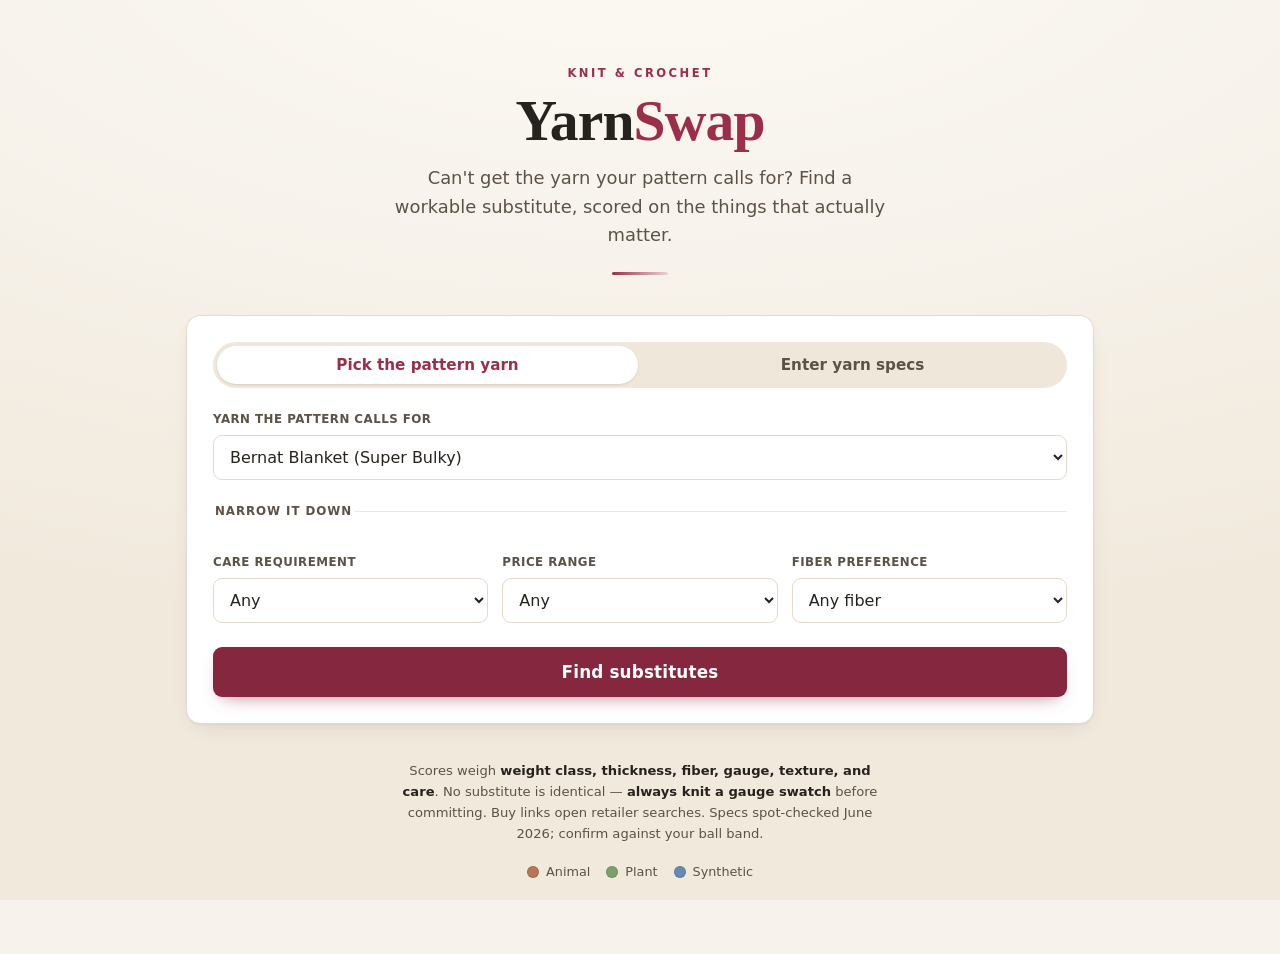
==== commit 8a7f54d5: "feat: editorial-atelier redesign + accessibility pass (tracker 13/25) Full visual rework: warm paper" ====
--- a/index.html
+++ b/index.html
@@ -3,100 +3,126 @@
 <head>
 <meta charset="UTF-8">
 <meta name="viewport" content="width=device-width, initial-scale=1.0">
-<meta http-equiv="Content-Security-Policy" content="default-src 'self'; img-src 'self' data:; style-src 'self' 'unsafe-inline'; script-src 'self'; base-uri 'none'; form-action 'none'">
+<meta http-equiv="Content-Security-Policy" content="default-src 'self'; img-src 'self' data:; style-src 'self'; script-src 'self'; base-uri 'none'; form-action 'none'">
+<meta name="description" content="Find a workable substitute when the yarn your knitting or crochet pattern calls for isn't available.">
 <title>YarnSwap — Find a substitute yarn</title>
 <link rel="stylesheet" href="styles.css">
 </head>
 <body>
-<header>
-  <h1>YarnSwap</h1>
-  <p>Can't find the yarn your pattern calls for? Find a workable substitute.</p>
+<header class="site-head">
+  <p class="eyebrow">Knit &amp; Crochet</p>
+  <h1 class="mark">Yarn<b>Swap</b></h1>
+  <p class="tagline">Can't get the yarn your pattern calls for? Find a workable substitute, scored on the things that actually matter.</p>
+  <hr class="rule">
 </header>
+
 <main>
-  <div class="panel">
-    <div class="tabs">
-      <button id="tabPick" class="active">Pick the pattern yarn</button>
-      <button id="tabSpecs">Enter yarn specs</button>
+  <section class="panel" aria-labelledby="finderTitle">
+    <h2 id="finderTitle" class="visually-hidden">Find a substitute</h2>
+
+    <div class="seg" role="tablist" aria-label="How to choose the pattern yarn">
+      <button id="tabPick" role="tab" aria-selected="true" aria-controls="modePick">Pick the pattern yarn</button>
+      <button id="tabSpecs" role="tab" aria-selected="false" aria-controls="modeSpecs">Enter yarn specs</button>
     </div>
 
-    <div id="modePick">
-      <label for="yarnSelect">Yarn the pattern calls for</label>
-      <select id="yarnSelect"></select>
+    <div id="modePick" role="tabpanel" aria-labelledby="tabPick">
+      <div class="field">
+        <label for="yarnSelect">Yarn the pattern calls for</label>
+        <select id="yarnSelect"></select>
+      </div>
     </div>
 
-    <div id="modeSpecs" style="display:none">
+    <div id="modeSpecs" role="tabpanel" aria-labelledby="tabSpecs" hidden>
       <div class="grid cols4">
-        <div>
+        <div class="field">
           <label for="sWeight">Yarn weight</label>
           <select id="sWeight"></select>
         </div>
-        <div>
+        <div class="field">
           <label for="sYds">Yards per ball</label>
-          <input type="number" id="sYds" value="220" min="1">
+          <input type="number" id="sYds" value="220" min="1" inputmode="numeric">
         </div>
-        <div>
+        <div class="field">
           <label for="sGrams">Grams per ball</label>
-          <input type="number" id="sGrams" value="100" min="1">
+          <input type="number" id="sGrams" value="100" min="1" inputmode="numeric">
         </div>
-        <div>
-          <label for="sGauge">Gauge (sts / 4 in, optional)</label>
-          <input type="number" id="sGauge" placeholder="e.g. 20" min="4" max="50">
+        <div class="field">
+          <label for="sGauge">Gauge (sts / 4 in)</label>
+          <input type="number" id="sGauge" placeholder="optional" min="4" max="50" inputmode="numeric">
         </div>
       </div>
-      <div class="grid cols4" style="margin-top:14px">
-        <div>
+      <div class="grid cols4 mt">
+        <div class="field">
           <label for="sFiber">Main fiber</label>
           <select id="sFiber"></select>
         </div>
-        <div>
+        <div class="field">
           <label for="sFiberPct">Main fiber %</label>
-          <input type="number" id="sFiberPct" value="100" min="1" max="100">
+          <input type="number" id="sFiberPct" value="100" min="1" max="100" inputmode="numeric">
         </div>
-        <div>
-          <label for="sFiber2">Secondary fiber (if blend)</label>
+        <div class="field">
+          <label for="sFiber2">Secondary fiber</label>
           <select id="sFiber2"></select>
         </div>
-        <div class="check" style="margin-top:22px">
-          <input type="checkbox" id="sWash"> <label for="sWash" style="margin:0;color:var(--ink)">Machine washable</label>
+        <div class="field">
+          <label for="sTexture">Texture</label>
+          <select id="sTexture"></select>
+        </div>
+      </div>
+      <div class="grid cols4 mt">
+        <div class="check">
+          <input type="checkbox" id="sWash">
+          <label for="sWash">Machine washable</label>
         </div>
       </div>
     </div>
 
-    <div class="grid cols3" style="margin-top:16px">
-      <div>
-        <label for="fWash">Care requirement</label>
-        <select id="fWash">
-          <option value="any">Any</option>
-          <option value="machine">Machine washable only</option>
-        </select>
+    <fieldset class="filters">
+      <legend>Narrow it down</legend>
+      <div class="grid cols3">
+        <div class="field">
+          <label for="fWash">Care requirement</label>
+          <select id="fWash">
+            <option value="any">Any</option>
+            <option value="machine">Machine washable only</option>
+          </select>
+        </div>
+        <div class="field">
+          <label for="fPrice">Price range</label>
+          <select id="fPrice">
+            <option value="any">Any</option>
+            <option value="1">Budget</option>
+            <option value="2">Budget–mid</option>
+            <option value="3">Any incl. premium</option>
+          </select>
+        </div>
+        <div class="field">
+          <label for="fFam">Fiber preference</label>
+          <select id="fFam">
+            <option value="any">Any fiber</option>
+            <option value="animal">Animal (wool, alpaca…)</option>
+            <option value="plant">Plant (cotton, linen…)</option>
+            <option value="synthetic">Synthetic (acrylic…)</option>
+          </select>
+        </div>
       </div>
-      <div>
-        <label for="fPrice">Price range</label>
-        <select id="fPrice">
-          <option value="any">Any</option>
-          <option value="1">Budget</option>
-          <option value="2">Budget–mid</option>
-          <option value="3">Any incl. premium</option>
-        </select>
-      </div>
-      <div>
-        <label for="fFam">Fiber preference</label>
-        <select id="fFam">
-          <option value="any">Any fiber</option>
-          <option value="animal">Animal (wool, alpaca…)</option>
-          <option value="plant">Plant (cotton, linen…)</option>
-          <option value="synthetic">Synthetic (acrylic…)</option>
-        </select>
-      </div>
-    </div>
+    </fieldset>
 
     <button id="findBtn" class="findbtn">Find substitutes</button>
-  </div>
+  </section>
 
-  <div id="results" aria-live="polite"></div>
+  <section id="results" aria-live="polite" aria-label="Substitute results"></section>
 
-  <p class="note">Match scores weigh yarn weight, thickness (yards per gram), gauge, fiber content, and care.
-  Always knit a gauge swatch before committing — no substitute is identical. Buy links open retailer searches.</p>
+  <footer>
+    <p class="note">Scores weigh <strong>weight class, thickness, fiber, gauge, texture, and care</strong>.
+    No substitute is identical — <strong>always knit a gauge swatch</strong> before committing. Buy links open retailer searches.
+    Specs spot-checked <span id="reviewed"></span>; confirm against your ball band.</p>
+    <p class="legend" aria-hidden="true">
+      <span><span class="dot dot-animal"></span>Animal</span>
+      <span><span class="dot dot-plant"></span>Plant</span>
+      <span><span class="dot dot-synthetic"></span>Synthetic</span>
+    </p>
+  </footer>
 </main>
 
 <script src="scoring.js"></script>
--- a/styles.css
+++ b/styles.css
@@ -1,99 +1,269 @@
+/* =========================================================================
+   YarnSwap — "editorial atelier": warm, refined, modern.
+   Self-contained (no web fonts) so the app stays offline-friendly and CSP-strict.
+   ========================================================================= */
 :root {
-  --bg: #faf7f2;
-  --card: #ffffff;
-  --ink: #2d2a26;
-  --muted: #6a6359;
-  --accent: #b5485d;
-  --accent-soft: #f6e3e7;
-  --good: #2e7d52;
-  --ok: #8a6120;
-  --border: #e7e0d6;
-  --radius: 12px;
-}
+  /* type */
+  --font-display: "Iowan Old Style", "Palatino Linotype", Palatino, "Book Antiqua", Georgia, serif;
+  --font-sans: ui-sans-serif, system-ui, "Segoe UI", "Helvetica Neue", Arial, sans-serif;
+
+  /* surfaces */
+  --paper: #f7f3ec;
+  --paper-2: #efe7da;
+  --surface: #ffffff;
+  --line: #e3dacc;
+  --line-soft: #efe8dc;
+
+  /* ink */
+  --ink: #26221d;
+  --ink-2: #5b5347;     /* secondary text — AA on paper & surface */
+
+  /* accent (berry) */
+  --berry: #9c2f48;        /* accent text / links on light */
+  --berry-strong: #862740; /* solid fills with white text */
+  --berry-tint: #f4e3e6;
+  --berry-tint-2: #ecd2d7;
+
+  /* match tiers */
+  --great: #1f6b46;
+  --good: #8a5a14;
+
+  --focus: #2f6fb0;
+
+  --radius: 14px;
+  --radius-sm: 9px;
+  --shadow: 0 1px 2px rgba(38,34,29,.04), 0 8px 24px -12px rgba(38,34,29,.18);
+  --shadow-lift: 0 2px 4px rgba(38,34,29,.05), 0 16px 36px -14px rgba(38,34,29,.26);
+}
+
 * { box-sizing: border-box; }
+
+html { -webkit-text-size-adjust: 100%; }
+
 body {
   margin: 0;
-  font-family: Georgia, 'Times New Roman', serif;
-  background: var(--bg);
+  font-family: var(--font-sans);
   color: var(--ink);
-  line-height: 1.5;
-}
-header {
-  background: var(--accent);
-  color: #fff;
-  padding: 28px 20px 22px;
-  text-align: center;
-}
-header h1 { margin: 0; font-size: 1.9rem; font-weight: normal; letter-spacing: .5px; }
-header p { margin: 6px 0 0; opacity: .9; font-style: italic; }
-main { max-width: 980px; margin: 0 auto; padding: 24px 16px 60px; }
-
+  line-height: 1.6;
+  background-color: var(--paper);
+  background-image: radial-gradient(120% 80% at 50% -10%, #fdfaf4 0%, var(--paper) 46%, #f1e9dc 100%);
+  background-attachment: fixed;
+}
+
+/* ---------- header ---------- */
+.site-head { text-align: center; padding: clamp(32px, 6vw, 64px) 20px 0; }
+.eyebrow {
+  font-size: .72rem; letter-spacing: .22em; text-transform: uppercase;
+  color: var(--berry); font-weight: 600; margin: 0 0 10px;
+}
+.mark {
+  font-family: var(--font-display);
+  font-size: clamp(2.4rem, 7vw, 3.6rem);
+  line-height: 1; letter-spacing: -.015em; margin: 0; font-weight: 600;
+}
+.mark b { color: var(--berry); font-weight: inherit; }
+.tagline {
+  font-size: clamp(1rem, 2.4vw, 1.12rem); color: var(--ink-2);
+  max-width: 44ch; margin: 14px auto 0;
+}
+.rule {
+  width: 56px; height: 3px; margin: 22px auto 0; border: 0; border-radius: 3px;
+  background: linear-gradient(90deg, var(--berry), var(--berry-tint-2));
+}
+
+main { max-width: 940px; margin: 0 auto; padding: clamp(24px, 5vw, 40px) 16px 72px; }
+
+/* ---------- panel / finder ---------- */
 .panel {
-  background: var(--card);
-  border: 1px solid var(--border);
+  background: var(--surface);
+  border: 1px solid var(--line);
   border-radius: var(--radius);
-  padding: 20px;
-  margin-bottom: 24px;
-}
-.tabs { display: flex; gap: 8px; margin-bottom: 18px; }
-.tabs button {
-  flex: 1; padding: 10px; font-family: inherit; font-size: 1rem;
-  border: 1px solid var(--border); background: var(--bg);
-  border-radius: 8px; cursor: pointer; color: var(--muted);
-}
-.tabs button.active { background: var(--accent); color: #fff; border-color: var(--accent); font-weight: bold; }
-
-label { display: block; font-size: .85rem; color: var(--muted); margin-bottom: 4px; }
+  box-shadow: var(--shadow);
+  padding: clamp(18px, 3vw, 26px);
+}
+
+.seg {
+  display: flex; gap: 4px; padding: 4px; margin-bottom: 22px;
+  background: var(--paper-2); border-radius: 999px;
+}
+.seg button {
+  flex: 1; padding: 10px 14px; font-family: inherit; font-size: .95rem; font-weight: 600;
+  border: 0; background: transparent; color: var(--ink-2);
+  border-radius: 999px; cursor: pointer; transition: background .18s, color .18s;
+}
+.seg button:hover { color: var(--ink); }
+.seg button[aria-selected="true"] {
+  background: var(--surface); color: var(--berry);
+  box-shadow: 0 1px 2px rgba(38,34,29,.12);
+}
+
+.field { display: flex; flex-direction: column; }
+label, .label {
+  display: block; font-size: .74rem; letter-spacing: .04em; text-transform: uppercase;
+  color: var(--ink-2); font-weight: 600; margin-bottom: 6px;
+}
 select, input[type=number], input[type=text] {
-  width: 100%; padding: 9px 10px; font-family: inherit; font-size: 1rem;
-  border: 1px solid var(--border); border-radius: 8px; background: #fff; color: var(--ink);
-}
+  width: 100%; padding: 11px 12px; font-family: inherit; font-size: 1rem;
+  color: var(--ink); background: var(--surface);
+  border: 1px solid var(--line); border-radius: var(--radius-sm);
+  transition: border-color .15s, box-shadow .15s;
+}
+select:hover, input:hover { border-color: #d3c7b4; }
+select:focus-visible, input:focus-visible, button:focus-visible, a:focus-visible {
+  outline: 2px solid var(--focus); outline-offset: 2px;
+}
+select:focus, input:focus {
+  outline: none; border-color: var(--berry); box-shadow: 0 0 0 3px var(--berry-tint);
+}
+
 .grid { display: grid; gap: 14px; }
-.grid.cols3 { grid-template-columns: repeat(3, 1fr); }
-.grid.cols4 { grid-template-columns: repeat(4, 1fr); }
-@media (max-width: 700px) { .grid.cols3, .grid.cols4 { grid-template-columns: 1fr 1fr; } }
-
-.check { display: flex; align-items: center; gap: 8px; font-size: .95rem; color: var(--ink); margin-top: 22px; }
-.check input { width: auto; }
+.cols2 { grid-template-columns: repeat(2, 1fr); }
+.cols3 { grid-template-columns: repeat(3, 1fr); }
+.cols4 { grid-template-columns: repeat(4, 1fr); }
+.mt { margin-top: 14px; }
+
+.check { display: flex; align-items: center; gap: 9px; }
+.check input { width: 18px; height: 18px; accent-color: var(--berry); }
+.check label { margin: 0; text-transform: none; letter-spacing: 0; font-size: .95rem; color: var(--ink); font-weight: 500; }
+
+.filters {
+  margin-top: 22px; padding-top: 20px; border-top: 1px solid var(--line-soft);
+}
+.filters legend, .filters-title {
+  font-size: .74rem; letter-spacing: .08em; text-transform: uppercase;
+  color: var(--ink-2); font-weight: 700; margin-bottom: 12px;
+}
+fieldset { border: 0; margin: 0; padding: 0; }
 
 .findbtn {
-  margin-top: 18px; width: 100%; padding: 13px; font-family: inherit; font-size: 1.1rem;
-  background: var(--accent); color: #fff; border: none; border-radius: 8px; cursor: pointer;
-}
-.findbtn:hover { filter: brightness(1.08); }
-
-.results-head { display: flex; justify-content: space-between; align-items: baseline; flex-wrap: wrap; gap: 8px; }
-.results-head h2 { font-weight: normal; font-size: 1.3rem; margin: 0 0 12px; }
-.results-head .basis { font-size: .85rem; color: var(--muted); font-style: italic; }
-.results-meta { font-size: .8rem; color: var(--muted); margin: -4px 0 14px; }
+  margin-top: 24px; width: 100%; padding: 15px; cursor: pointer;
+  font-family: inherit; font-size: 1.05rem; font-weight: 600; letter-spacing: .01em;
+  color: #fff; background: var(--berry-strong); border: 0; border-radius: var(--radius-sm);
+  transition: background .18s, transform .06s, box-shadow .18s;
+  box-shadow: 0 8px 18px -10px rgba(134,39,64,.7);
+}
+.findbtn:hover { background: #742035; box-shadow: 0 10px 22px -10px rgba(134,39,64,.8); }
+.findbtn:active { transform: translateY(1px); }
+
+/* ---------- results ---------- */
+#results { margin-top: clamp(22px, 4vw, 34px); }
+.results-head {
+  display: flex; justify-content: space-between; align-items: flex-end;
+  flex-wrap: wrap; gap: 6px 16px; margin-bottom: 4px;
+}
+.results-head h2 {
+  font-family: var(--font-display); font-weight: 600; font-size: 1.5rem; margin: 0; letter-spacing: -.01em;
+}
+.results-head .basis { font-size: .9rem; color: var(--ink-2); }
+.results-actions { display: flex; gap: 10px; align-items: center; }
+.copybtn {
+  font-family: inherit; font-size: .82rem; font-weight: 600; cursor: pointer;
+  color: var(--berry); background: var(--berry-tint); border: 1px solid var(--berry-tint-2);
+  border-radius: 999px; padding: 7px 14px; transition: background .15s;
+}
+.copybtn:hover { background: var(--berry-tint-2); }
+.copybtn.copied { color: var(--great); background: #e3f1e8; border-color: #cbe6d6; }
+.results-meta { font-size: .82rem; color: var(--ink-2); margin: 8px 0 18px; }
 
 .card {
-  background: var(--card); border: 1px solid var(--border); border-radius: var(--radius);
-  padding: 16px 18px; margin-bottom: 14px;
-  display: grid; grid-template-columns: 70px 1fr auto; gap: 16px; align-items: start;
-}
-@media (max-width: 700px) { .card { grid-template-columns: 60px 1fr; } .buylinks { grid-column: 1 / -1; } }
-.score {
-  width: 60px; height: 60px; border-radius: 50%; display: flex; align-items: center; justify-content: center;
-  font-size: 1.05rem; font-weight: bold; color: #fff;
-}
-.score.great { background: var(--good); }
-.score.good { background: var(--ok); }
-.card h3 { margin: 0 0 2px; font-size: 1.15rem; font-weight: bold; }
-.card .brand { color: var(--muted); font-size: .9rem; }
-.specs { margin: 8px 0 0; font-size: .88rem; color: var(--ink); }
-.specs span { display: inline-block; background: var(--bg); border: 1px solid var(--border); border-radius: 6px; padding: 2px 8px; margin: 2px 4px 2px 0; }
-.why { margin-top: 8px; font-size: .85rem; color: var(--muted); font-style: italic; }
-.buylinks { display: flex; flex-direction: column; gap: 6px; min-width: 130px; }
-.buylinks a {
-  font-size: .85rem; text-decoration: none; color: var(--accent);
-  border: 1px solid var(--accent); border-radius: 6px; padding: 5px 10px; text-align: center;
-}
-.buylinks a:hover { background: var(--accent); color: #fff; }
-.empty { text-align: center; color: var(--muted); font-style: italic; padding: 30px 0; }
-.errs { border-color: var(--accent); }
-.errs h2 { font-size: 1.05rem; font-weight: bold; margin: 0 0 8px; color: var(--accent); }
-.errs ul { margin: 0; padding-left: 20px; font-size: .9rem; }
-.errs li { margin: 2px 0; }
-input.invalid { border-color: var(--accent); background: var(--accent-soft); }
-.note { font-size: .8rem; color: var(--muted); margin-top: 30px; text-align: center; }
+  background: var(--surface); border: 1px solid var(--line);
+  border-radius: var(--radius); box-shadow: var(--shadow);
+  padding: 18px 20px; margin-bottom: 14px;
+  display: grid; grid-template-columns: 64px 1fr minmax(120px, auto); gap: 18px; align-items: start;
+  transition: transform .18s ease, box-shadow .18s ease, border-color .18s ease;
+  animation: rise .45s cubic-bezier(.2,.7,.3,1) both;
+}
+.card:hover { transform: translateY(-2px); box-shadow: var(--shadow-lift); border-color: #d8cdba; }
+@keyframes rise { from { opacity: 0; transform: translateY(10px); } to { opacity: 1; transform: none; } }
+.cards .card:nth-child(1) { animation-delay: .02s; }
+.cards .card:nth-child(2) { animation-delay: .06s; }
+.cards .card:nth-child(3) { animation-delay: .10s; }
+.cards .card:nth-child(4) { animation-delay: .14s; }
+.cards .card:nth-child(5) { animation-delay: .18s; }
+.cards .card:nth-child(6) { animation-delay: .22s; }
+.cards .card:nth-child(7) { animation-delay: .26s; }
+.cards .card:nth-child(8) { animation-delay: .30s; }
+.cards .card:nth-child(9) { animation-delay: .34s; }
+.cards .card:nth-child(10) { animation-delay: .38s; }
+
+/* score ring */
+.ring { display: block; }
+.ring-track { fill: none; stroke: var(--line); stroke-width: 6; }
+.ring-val { fill: none; stroke-width: 6; stroke-linecap: round; }
+.ring-val.great { stroke: var(--great); }
+.ring-val.good { stroke: var(--good); }
+.ring-num {
+  font-family: var(--font-display); font-weight: 600; font-size: 20px;
+  fill: var(--ink); dominant-baseline: central;
+}
+
+.card-main { min-width: 0; }
+.card-top { display: flex; align-items: baseline; flex-wrap: wrap; gap: 6px 12px; }
+.card-main h3 { margin: 0; font-size: 1.16rem; font-weight: 700; letter-spacing: -.01em; }
+.match-label { font-size: .76rem; font-weight: 700; letter-spacing: .04em; text-transform: uppercase; }
+.match-label.great { color: var(--great); }
+.match-label.good { color: var(--good); }
+
+.fiber { display: flex; align-items: center; gap: 8px; margin: 7px 0 0; font-size: .92rem; color: var(--ink-2); }
+.swatch { flex: none; border-radius: 50%; box-shadow: inset 0 0 0 1px rgba(38,34,29,.14); }
+
+.pills { list-style: none; display: flex; flex-wrap: wrap; gap: 6px; margin: 12px 0 0; padding: 0; }
+.pills li {
+  font-size: .8rem; color: var(--ink-2); background: var(--paper);
+  border: 1px solid var(--line); border-radius: 7px; padding: 3px 9px;
+}
+.pills li.cap { text-transform: capitalize; }
+.why { margin: 12px 0 0; font-size: .88rem; color: var(--ink-2); font-style: italic; }
+
+.buys { display: flex; flex-direction: column; gap: 7px; }
+.buys-label { font-size: .68rem; letter-spacing: .08em; text-transform: uppercase; color: var(--ink-2); font-weight: 700; margin-bottom: 1px; }
+.buys a {
+  font-size: .85rem; font-weight: 600; text-decoration: none; text-align: center;
+  color: var(--berry); background: var(--surface);
+  border: 1px solid var(--berry-tint-2); border-radius: var(--radius-sm); padding: 8px 12px;
+  transition: background .15s, color .15s, border-color .15s;
+}
+.buys a:hover { background: var(--berry-strong); color: #fff; border-color: var(--berry-strong); }
+
+/* states */
+.state { text-align: center; padding: 34px 20px; color: var(--ink-2); }
+.state-empty { font-style: italic; }
+.state-error { text-align: left; border-color: var(--berry-tint-2); }
+.state-error h2 { font-size: 1.05rem; font-weight: 700; margin: 0 0 10px; color: var(--berry); font-family: var(--font-sans); }
+.state-error ul { margin: 0; padding-left: 20px; font-size: .92rem; }
+.state-error li { margin: 3px 0; }
+input.invalid, select.invalid { border-color: var(--berry); background: var(--berry-tint); }
+
+/* footer */
+.note { margin: 36px auto 0; max-width: 60ch; text-align: center; font-size: .82rem; color: var(--ink-2); }
+.note strong { color: var(--ink); font-weight: 600; }
+.legend { display: flex; justify-content: center; flex-wrap: wrap; gap: 16px; margin: 18px 0 0; font-size: .8rem; color: var(--ink-2); }
+.legend span { display: inline-flex; align-items: center; gap: 7px; }
+.legend .dot { width: 12px; height: 12px; border-radius: 50%; box-shadow: inset 0 0 0 1px rgba(38,34,29,.14); }
+.dot-animal { background: #b67854; }
+.dot-plant { background: #7aa06c; }
+.dot-synthetic { background: #688ab2; }
+
+/* accessibility helpers */
+.visually-hidden {
+  position: absolute; width: 1px; height: 1px; padding: 0; margin: -1px;
+  overflow: hidden; clip: rect(0 0 0 0); white-space: nowrap; border: 0;
+}
+
+/* ---------- responsive ---------- */
+@media (max-width: 720px) {
+  .cols4 { grid-template-columns: 1fr 1fr; }
+  .cols3 { grid-template-columns: 1fr; }
+  .card { grid-template-columns: 56px 1fr; }
+  .buys { grid-column: 1 / -1; flex-direction: row; flex-wrap: wrap; }
+  .buys .buys-label { width: 100%; }
+  .buys a { flex: 1; min-width: 90px; }
+}
+@media (max-width: 440px) {
+  .cols4, .cols2 { grid-template-columns: 1fr; }
+}
+
+@media (prefers-reduced-motion: reduce) {
+  * { animation-duration: .001ms !important; animation-delay: 0ms !important; transition-duration: .001ms !important; }
+  body { background-attachment: scroll; }
+}
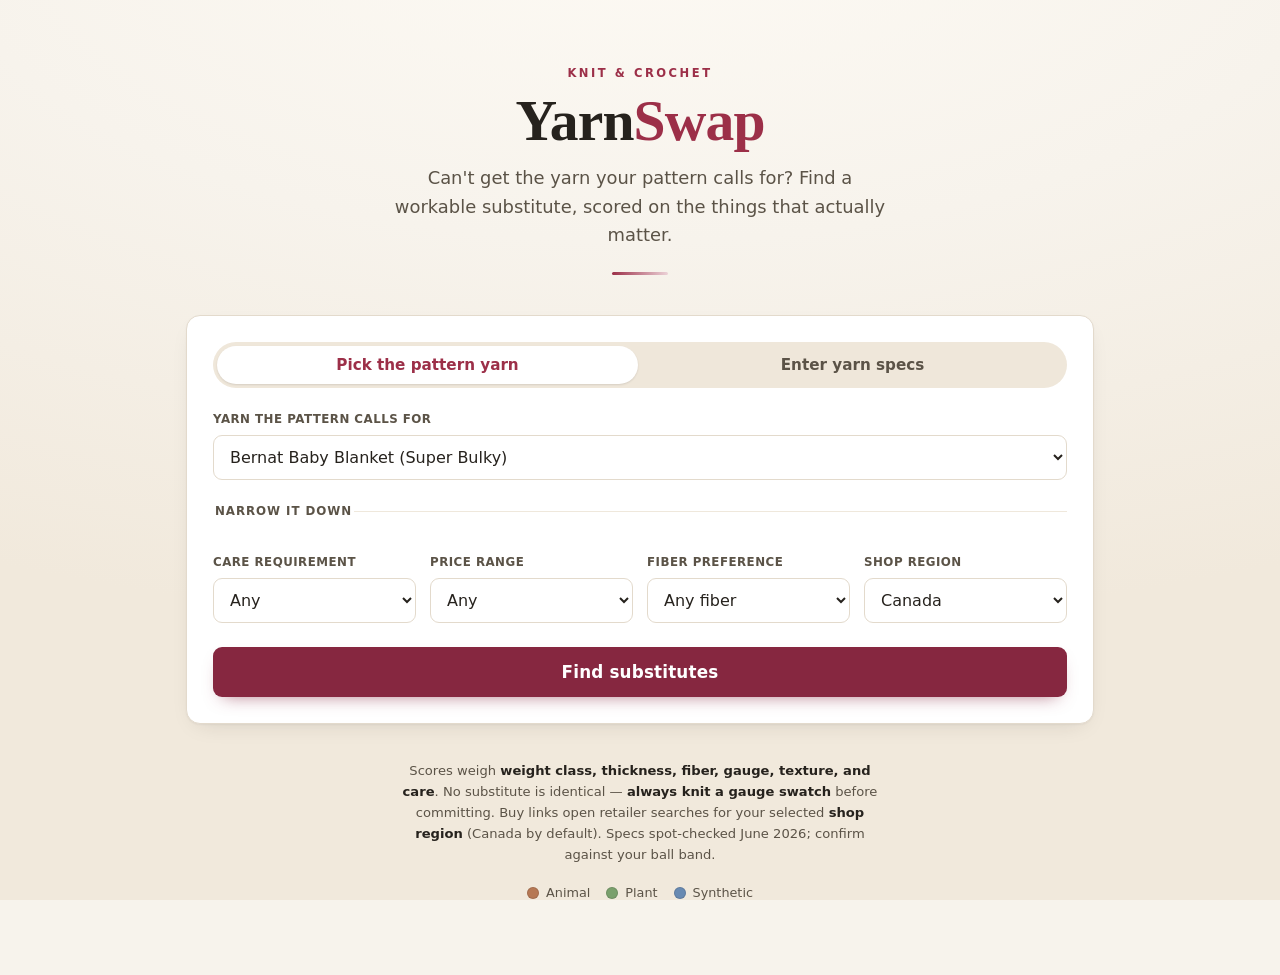
==== commit e563cff6: "feat: region-aware buy links, defaulting to Canadian retailers Buy links now point to a store that s" ====
--- a/index.html
+++ b/index.html
@@ -79,7 +79,7 @@
 
     <fieldset class="filters">
       <legend>Narrow it down</legend>
-      <div class="grid cols3">
+      <div class="grid cols4">
         <div class="field">
           <label for="fWash">Care requirement</label>
           <select id="fWash">
@@ -105,6 +105,10 @@
             <option value="synthetic">Synthetic (acrylic…)</option>
           </select>
         </div>
+        <div class="field">
+          <label for="fRegion">Shop region</label>
+          <select id="fRegion"></select>
+        </div>
       </div>
     </fieldset>
 
@@ -115,7 +119,7 @@
 
   <footer>
     <p class="note">Scores weigh <strong>weight class, thickness, fiber, gauge, texture, and care</strong>.
-    No substitute is identical — <strong>always knit a gauge swatch</strong> before committing. Buy links open retailer searches.
+    No substitute is identical — <strong>always knit a gauge swatch</strong> before committing. Buy links open retailer searches for your selected <strong>shop region</strong> (Canada by default).
     Specs spot-checked <span id="reviewed"></span>; confirm against your ball band.</p>
     <p class="legend" aria-hidden="true">
       <span><span class="dot dot-animal"></span>Animal</span>
--- a/styles.css
+++ b/styles.css
@@ -87,7 +87,7 @@
   background: var(--paper-2); border-radius: 999px;
 }
 .seg button {
-  flex: 1; padding: 10px 14px; font-family: inherit; font-size: .95rem; font-weight: 600;
+  flex: 1; min-width: 0; padding: 10px 12px; font-family: inherit; font-size: .95rem; font-weight: 600;
   border: 0; background: transparent; color: var(--ink-2);
   border-radius: 999px; cursor: pointer; transition: background .18s, color .18s;
 }
@@ -215,6 +215,13 @@
 .pills li.cap { text-transform: capitalize; }
 .why { margin: 12px 0 0; font-size: .88rem; color: var(--ink-2); font-style: italic; }
 
+/* stretch matches — close in character but below the quality bar, shown de-emphasised */
+.stretch-block { margin-top: 20px; border-top: 1px dashed var(--line); }
+.stretch-head { font-size: .84rem; color: var(--ink-2); font-style: italic; margin: 16px 0 12px; }
+.stretch-block .card { border-style: dashed; box-shadow: none; }
+.ring-val.stretch { stroke: var(--ink-2); opacity: .55; }
+.match-label.stretch { color: var(--ink-2); }
+
 .buys { display: flex; flex-direction: column; gap: 7px; }
 .buys-label { font-size: .68rem; letter-spacing: .08em; text-transform: uppercase; color: var(--ink-2); font-weight: 700; margin-bottom: 1px; }
 .buys a {
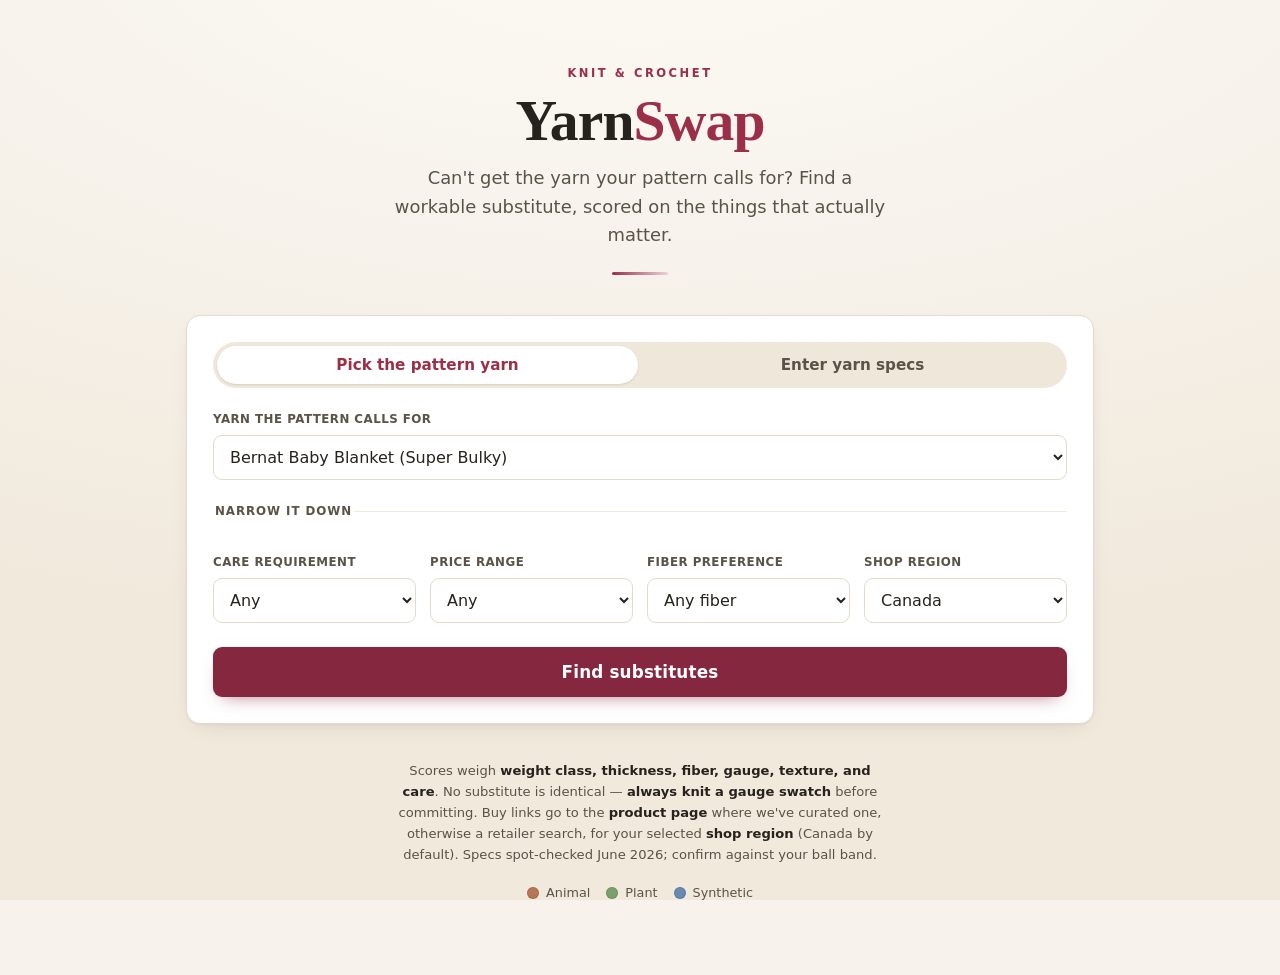
==== commit 38c6bad6: "feat: direct product-page buy links + per-network affiliate wrapping Buy links now go straight to a " ====
--- a/index.html
+++ b/index.html
@@ -119,7 +119,7 @@
 
   <footer>
     <p class="note">Scores weigh <strong>weight class, thickness, fiber, gauge, texture, and care</strong>.
-    No substitute is identical — <strong>always knit a gauge swatch</strong> before committing. Buy links open retailer searches for your selected <strong>shop region</strong> (Canada by default).
+    No substitute is identical — <strong>always knit a gauge swatch</strong> before committing. Buy links go to the <strong>product page</strong> where we've curated one, otherwise a retailer search, for your selected <strong>shop region</strong> (Canada by default).
     Specs spot-checked <span id="reviewed"></span>; confirm against your ball band.</p>
     <p class="legend" aria-hidden="true">
       <span><span class="dot dot-animal"></span>Animal</span>
--- a/styles.css
+++ b/styles.css
@@ -231,6 +231,10 @@
   transition: background .15s, color .15s, border-color .15s;
 }
 .buys a:hover { background: var(--berry-strong); color: #fff; border-color: var(--berry-strong); }
+/* curated product-page links (data-buy="direct") read as the "sure thing" next to
+   search fallbacks: tinted fill + a small compass arrow. Hover already goes solid. */
+.buys a[data-buy="direct"] { background: var(--berry-tint); border-color: var(--berry); }
+.buys a[data-buy="direct"]::after { content: " ↗"; font-size: .78em; }
 
 /* states */
 .state { text-align: center; padding: 34px 20px; color: var(--ink-2); }
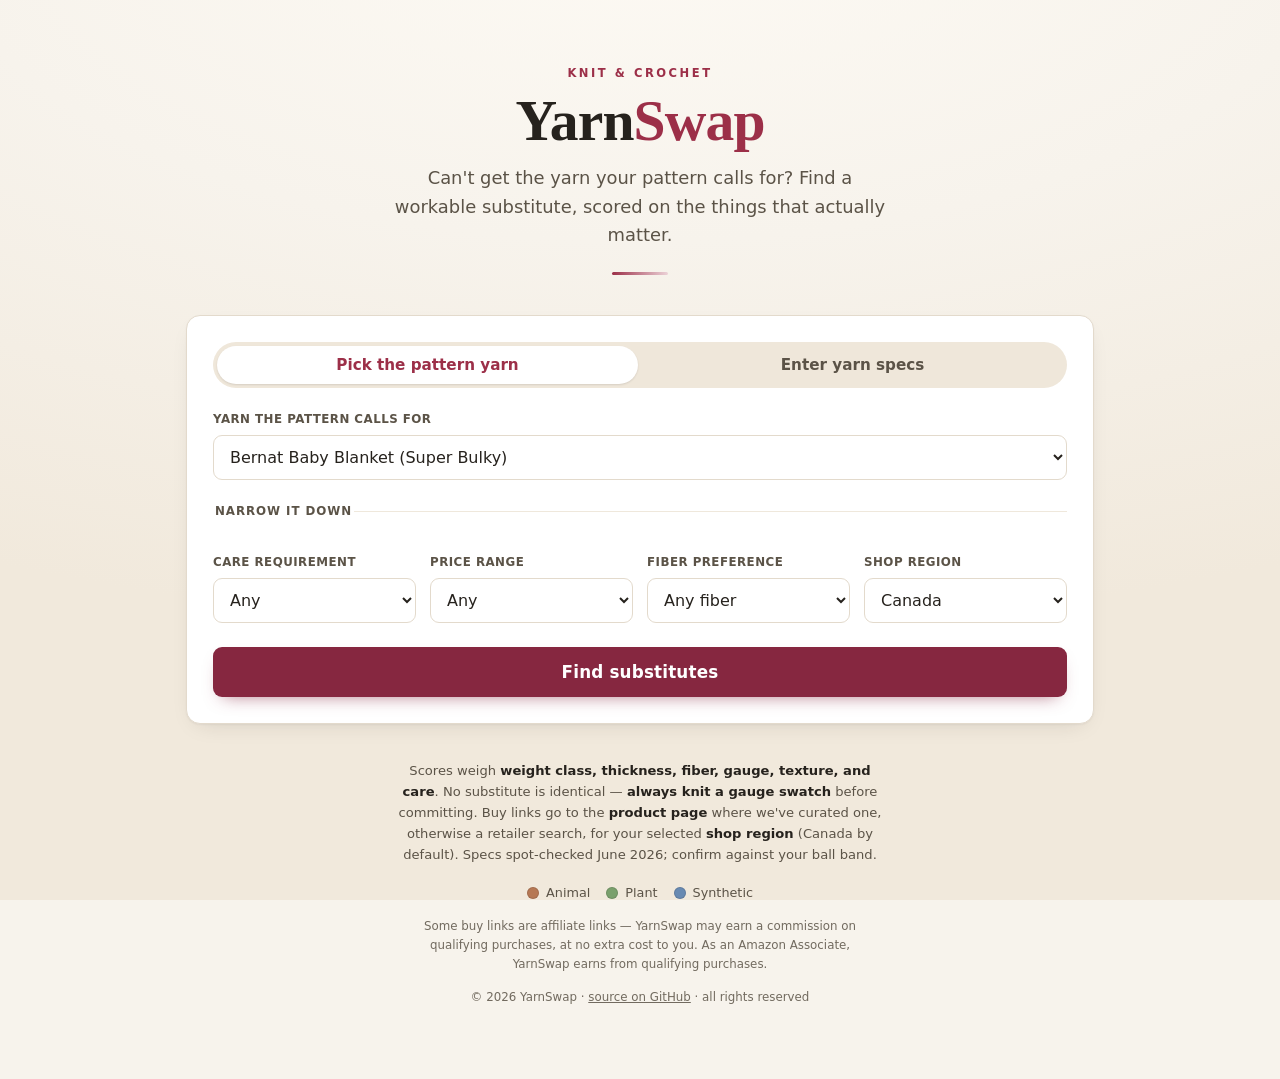
==== commit 54ddda02: "chore: monetization prep — LICENSE, affiliate disclosure, README tidy-up - LICENSE: source-available" ====
--- a/index.html
+++ b/index.html
@@ -126,6 +126,10 @@
       <span><span class="dot dot-plant"></span>Plant</span>
       <span><span class="dot dot-synthetic"></span>Synthetic</span>
     </p>
+    <p class="note fineprint">Some buy links are affiliate links — YarnSwap may earn a commission
+    on qualifying purchases, at no extra cost to you. As an Amazon Associate, YarnSwap earns from
+    qualifying purchases.</p>
+    <p class="note fineprint">© 2026 YarnSwap · <a href="https://github.com/shepherd70/yarn-swap" target="_blank" rel="noopener">source on GitHub</a> · all rights reserved</p>
   </footer>
 </main>
 
--- a/styles.css
+++ b/styles.css
@@ -248,6 +248,8 @@
 /* footer */
 .note { margin: 36px auto 0; max-width: 60ch; text-align: center; font-size: .82rem; color: var(--ink-2); }
 .note strong { color: var(--ink); font-weight: 600; }
+.note.fineprint { margin-top: 14px; font-size: .74rem; opacity: .85; }
+.note.fineprint a { color: inherit; }
 .legend { display: flex; justify-content: center; flex-wrap: wrap; gap: 16px; margin: 18px 0 0; font-size: .8rem; color: var(--ink-2); }
 .legend span { display: inline-flex; align-items: center; gap: 7px; }
 .legend .dot { width: 12px; height: 12px; border-radius: 50%; box-shadow: inset 0 0 0 1px rgba(38,34,29,.14); }
